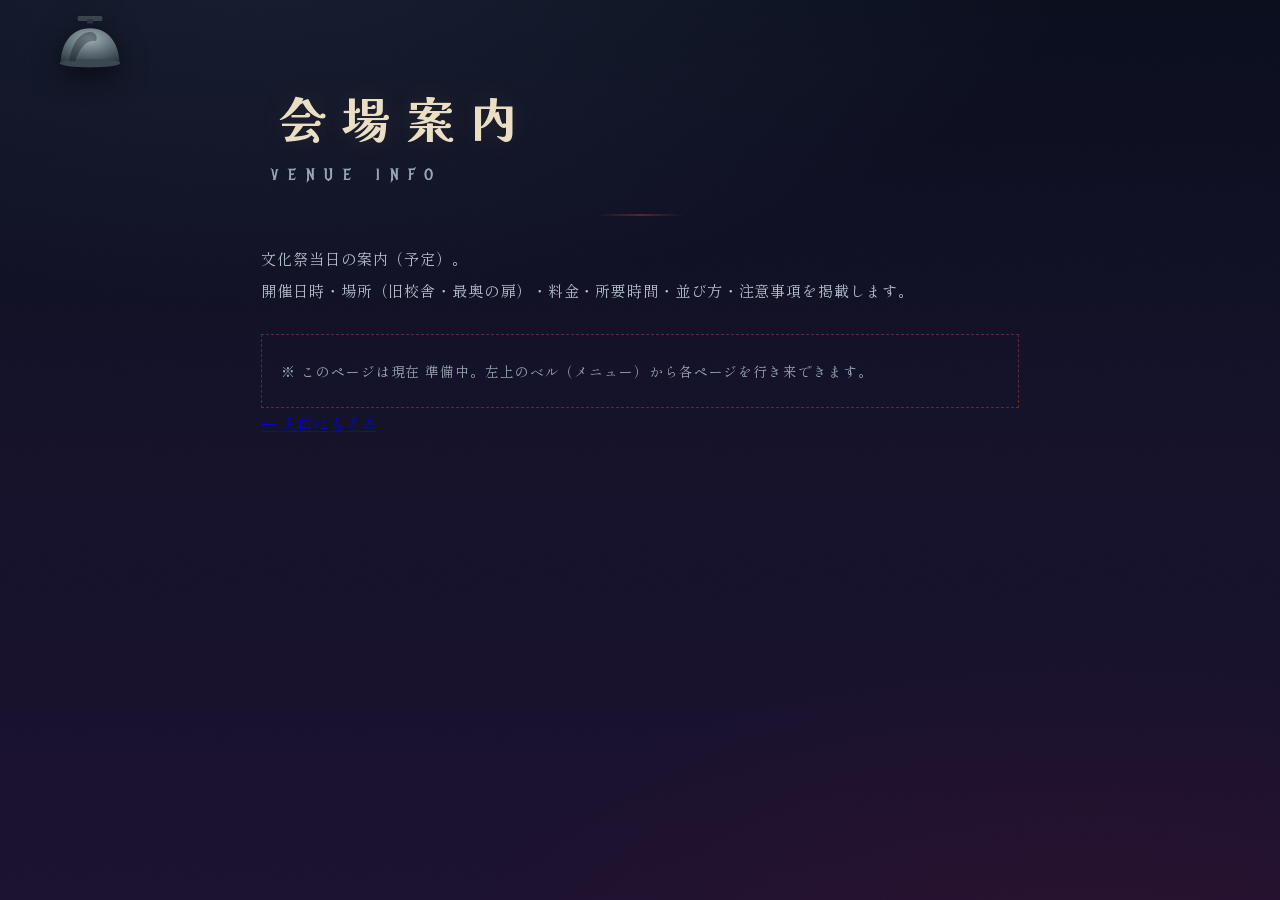
==== venue.html @ e941fbee "全站ナビ（ベルメニュー・血幕遷移）＋P1〜P5 ページ骨格" ====
<!DOCTYPE html>
<html lang="ja">
<head>
<meta charset="UTF-8">
<meta name="viewport" content="width=device-width, initial-scale=1.0">
<title>会場案内｜The Last Bell ― 文化祭出し物</title>
<link rel="preconnect" href="https://fonts.googleapis.com">
<link rel="preconnect" href="https://fonts.gstatic.com" crossorigin>
<link href="https://fonts.googleapis.com/css2?family=DotGothic16&family=Kaisei+Tokumin:wght@700;900&family=Shippori+Mincho:wght@500;600&family=Yuji+Syuku&family=Special+Elite&family=Metal+Mania&family=Rye&family=IM+Fell+English+SC&display=swap" rel="stylesheet">
<link rel="stylesheet" href="src/site.css">
</head>
<body class="site-page">
<div class="wrap">
  <h1>会場案内<span class="en">VENUE INFO</span></h1>
  <div class="rule"></div>
  <div class="prep">
    <p>文化祭当日の案内（予定）。<br>開催日時・場所（旧校舎・最奥の扉）・料金・所要時間・並び方・注意事項を掲載します。</p>
    <p class="ph">※ このページは現在 準備中。左上のベル（メニュー）から各ページを行き来できます。</p>
    <p><a data-nav="index.html" href="index.html">← 入口にもどる</a></p>
  </div>
</div>
<script src="src/site.js"></script>
</body>
</html>
---- src/site.css ----
/* ============================================================
   site.css — 全站共通（ナビメニュー・ページ遷移・簡易ページ枠）
   ・P0(index.html) は src/style.css と併用（重複しないよう #site* 空間）
   ・P1〜P5 は body.site-page としてこのファイルだけで背景を持つ
============================================================ */
*{box-sizing:border-box;margin:0;padding:0}
html,body{height:100%}
body{overflow-x:hidden; background:#07080f}

/* ---------- 簡易ページ（P1〜P5）の夜背景 ---------- */
body.site-page{
  font-family:"Shippori Mincho","Kaisei Tokumin","Yu Gothic",serif;
  color:#e8e2d2;
  background:
    radial-gradient(120% 80% at 20% -10%, rgba(96,128,158,.16), transparent 55%),
    radial-gradient(90% 70% at 85% 115%, rgba(150,20,40,.14), transparent 60%),
    linear-gradient(180deg,#0a0e1d 0%,#141229 45%,#1b1130 100%);
  min-height:100%}
body.site-page::before{content:""; position:fixed; inset:-30px; pointer-events:none;
  background-image:url("data:image/svg+xml;utf8,<svg xmlns='http://www.w3.org/2000/svg' width='140' height='140'><filter id='ns'><feTurbulence type='fractalNoise' baseFrequency='0.9' numOctaves='2' stitchTiles='stitch'/><feColorMatrix type='saturate' values='0'/></filter><rect width='140' height='140' filter='url(%23ns)' opacity='0.5'/></svg>");
  opacity:.04; animation:siteFlick 2.4s steps(4) infinite}
@keyframes siteFlick{0%,100%{opacity:.03}50%{opacity:.06}}
.site-page .wrap{position:relative; max-width:860px; margin:0 auto; padding:9vh 4vw 12vh; z-index:1;
  animation:siteIn .8s ease-out}
@keyframes siteIn{from{opacity:0; transform:translateY(10px)}to{opacity:1; transform:none}}
.site-page h1{font-family:"Kaisei Tokumin",serif; font-weight:900;
  font-size:clamp(1.6rem,4.4vw,3rem); letter-spacing:.34em; text-indent:.34em;
  color:#eadfc4; text-shadow:0 0 30px rgba(255,170,80,.12); line-height:1.5}
.site-page h1 .en{display:block; font-family:"IM Fell English SC","Metal Mania",serif;
  font-size:.34em; letter-spacing:.6em; text-indent:.6em; color:#9aa7b2; font-weight:400;
  text-shadow:none; margin-top:.6em}
.site-page .rule{width:90px; height:2px; margin:3vh auto; opacity:.5;
  background:linear-gradient(90deg,transparent,#b0303e,transparent)}
.site-page .prep{color:#b7c0cc; line-height:2.1; letter-spacing:.06em; font-size:.95rem}
.site-page .prep b{color:#e07070; font-weight:500}
.site-page .prep .ph{margin-top:3vh; border:1px dashed rgba(180,60,70,.5); padding:2.4vh 1.4em;
  color:#9aa6b0; font-size:.85rem}

/* ---------- 左上のベル＝メニューボタン（全ページ） ---------- */
#siteBell{position:fixed; top:14px; left:38px; z-index:240; width:min(9vw,104px);
  cursor:pointer; background:none; border:0; padding:0; color:inherit;
  filter:drop-shadow(0 8px 14px rgba(0,0,0,.6));
  transition:filter .35s ease, transform .2s ease}
#siteBell svg{width:100%; height:auto; display:block}
#siteBell:hover,#siteBell:focus-visible{filter:drop-shadow(0 8px 20px rgba(150,180,255,.6)) brightness(1.25)}
#siteBell:active{transform:scale(.96)}
#siteBell .swing2{transform-box:view-box; transform-origin:110px 14px;
  animation:siteBellDangle 9s ease-in-out infinite}
@keyframes siteBellDangle{0%,100%{transform:rotate(-.7deg)}50%{transform:rotate(.7deg)}}
body.bell-open #siteBell{opacity:0; pointer-events:none; transition:opacity .25s}

/* ---------- メニュー（血幕＋掛け軸のリスト） ---------- */
#siteMenu{position:fixed; inset:0; z-index:250; display:none}
#siteMenu.open{display:block}
#siteMenu .mask{position:absolute; inset:0;
  background:radial-gradient(120% 90% at 50% 40%, rgba(60,6,16,.88), rgba(8,2,6,.96));
  cursor:pointer; animation:maskIn .35s ease}
@keyframes maskIn{from{opacity:0}to{opacity:1}}
#siteMenu nav{position:absolute; left:50%; top:50%; transform:translate(-50%,-50%);
  width:min(86vw,560px); text-align:center}
#siteMenu .m-title{font-family:"Yuji Syuku",serif; font-size:.9rem; letter-spacing:.6em;
  text-indent:.6em; color:#c98; margin-bottom:2.4vh}
#siteMenu a{display:block; text-decoration:none; color:#eee6d2;
  font-family:"Kaisei Tokumin",serif; font-weight:700;
  font-size:clamp(1.05rem,3.4vw,1.5rem); letter-spacing:.34em; text-indent:.34em;
  padding:1.5vh .4em; border-bottom:1px solid rgba(200,120,120,.14);
  transition:color .25s, letter-spacing .25s, background .25s}
#siteMenu a small{display:block; font-family:"Shippori Mincho",serif; font-weight:400;
  font-size:.58em; letter-spacing:.3em; text-indent:.3em; color:#97888e; margin-top:.2em}
#siteMenu a:hover,#siteMenu a.here{color:#ffb3a0; letter-spacing:.5em; text-indent:.5em}
#siteMenu a.here::before{content:"※"; color:#d43a4a; font-size:.7em; margin-right:.4em}
#siteMenu a.here small{color:#c98}
#siteMenu .m-close{position:absolute; top:4vh; right:4vw; color:#8a93a4; font-size:.8rem;
  letter-spacing:.3em; cursor:pointer; font-family:"DotGothic16",monospace}

/* ---------- ページ遷移の幕（左右から合わさる血幕） ---------- */
#trans{position:fixed; inset:0; z-index:300; pointer-events:none; display:flex}
#trans i{flex:1; background:linear-gradient(180deg,#07040a 0%,#2a0712 55%,#4d0a1c 100%);
  transform:scaleY(0); transform-origin:top;
  transition:transform .55s cubic-bezier(.7,0,.3,1)}
#trans i:nth-child(2){transform-origin:bottom; transition-delay:.06s}
#trans i:nth-child(3){background:
  linear-gradient(180deg,#0d0310 0%,#4d0a1c 60%,#1c0308 100%);
  transform-origin:top; transition-delay:.12s}
body.leaving #trans i{transform:scaleY(1)}
#trans b{position:absolute; left:50%; top:50%; transform:translate(-50%,-50%);
  font-family:"Yuji Syuku",serif; letter-spacing:.5em; text-indent:.5em; color:#e8cfc0;
  font-size:1rem; opacity:0; transition:opacity .3s ease .3s}
body.leaving #trans b{opacity:.85}

/* P0 上でこのCSSが被らないように（index 側に同じ名前の #intro 等は無関係） */
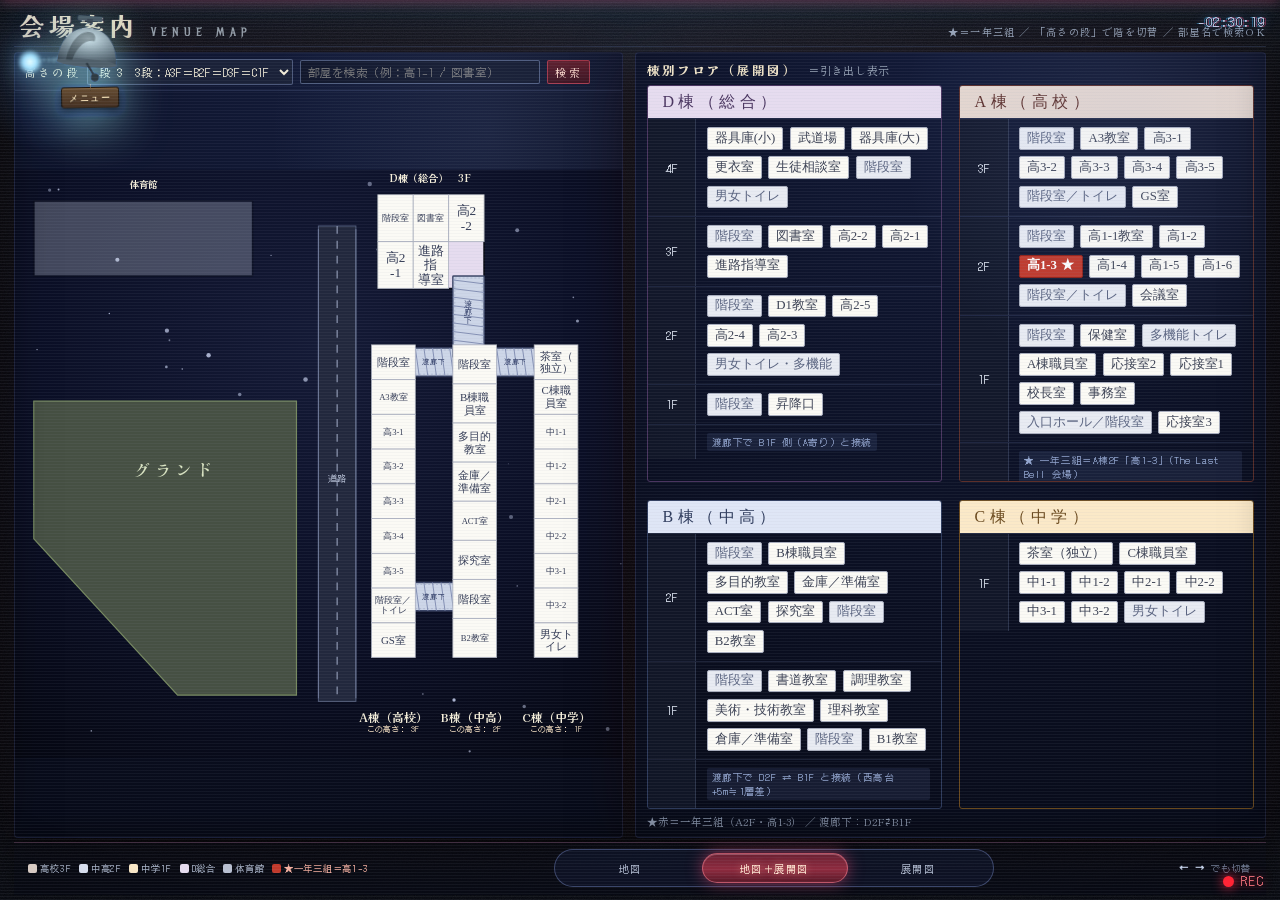
==== commit 7d24ff4f: "会場案内を一元UI化（3モード表示・検索・VHS演出）＋狐火とベル（収納/吸着/鳴動）を全ページに共通実装、P0の狐火をなめらかに" ====
--- a/venue.html
+++ b/venue.html
@@ -4,21 +4,383 @@
 <meta charset="UTF-8">
 <meta name="viewport" content="width=device-width, initial-scale=1.0">
 <title>会場案内｜The Last Bell ― 文化祭出し物</title>
+<!-- 会場案内：上方＝俯視マップ（高さの段で各棟のフロアを表示）＋下方＝棟別展開図 -->
 <link rel="preconnect" href="https://fonts.googleapis.com">
 <link rel="preconnect" href="https://fonts.gstatic.com" crossorigin>
 <link href="https://fonts.googleapis.com/css2?family=DotGothic16&family=Kaisei+Tokumin:wght@700;900&family=Shippori+Mincho:wght@500;600&family=Yuji+Syuku&family=Special+Elite&family=Metal+Mania&family=Rye&family=IM+Fell+English+SC&display=swap" rel="stylesheet">
 <link rel="stylesheet" href="src/site.css">
+<style>
+  #planCard{position:relative; margin:0 auto; width:min(97%,1200px);
+    background:radial-gradient(130% 130% at 50% 0%, #10162e 0%, #0a0d1e 62%, #070a16 100%);
+    border:1px solid rgba(30,20,45,.0); border-radius:2px;
+    box-shadow:0 10px 34px rgba(0,0,0,.5); overflow:hidden}
+  #planBar{display:flex; align-items:center; gap:.8em; flex-wrap:wrap; padding:.65em 1em;
+    border-bottom:1px solid rgba(150,170,220,.16)}
+  #planBar label{font-family:"Kaisei Tokumin",serif; font-size:.85rem; letter-spacing:.18em; color:#e9dcc0}
+  #planFloor{font-family:"DotGothic16",monospace; font-size:.8rem; color:#f2ecd8; max-width:100%;
+    background:#1a2138; border:1px solid rgba(150,170,220,.4); border-radius:2px; padding:.28em .7em}
+  #planSearch{font-family:"DotGothic16",monospace; font-size:.82rem; color:#f2ecd8;
+    background:#10162a; border:1px solid rgba(150,170,220,.45); border-radius:2px; padding:.3em .7em;
+    min-width:min(240px,58vw)}
+  #planSearchBtn{font-family:"Kaisei Tokumin",serif; font-size:.85rem; letter-spacing:.14em;
+    color:#ffd9c9; background:linear-gradient(180deg,#5c1824,#3a0f1a);
+    border:1px solid rgba(224,70,90,.6); border-radius:2px; padding:.3em .9em; cursor:pointer}
+  #planSearchBtn:hover{filter:brightness(1.2)}
+  #searchMsg{font-family:"DotGothic16",monospace; font-size:.7rem; color:#ffd9a0; letter-spacing:.06em}
+  #searchPick{font-family:"DotGothic16",monospace; font-size:.82rem; color:#f2ecd8; max-width:100%;
+    background:#1a2138; border:1px solid rgba(255,205,120,.5); border-radius:2px; padding:.3em .6em;
+    outline:2px solid rgba(255,205,120,.25)}
+  #planHint{font-family:"DotGothic16",monospace; font-size:.6rem; letter-spacing:.16em; color:#8b97ad; margin-left:auto}
+  #planSvgWrap{width:100%; overflow:auto}
+  #planSvg{display:block; width:100%; height:auto}
+  #planSvg text{pointer-events:none}
+  #planSvg .room{cursor:pointer}
+  #planSvg .room:hover{filter:brightness(1.15)}
+  #planSvg .room.sel{stroke:#ffd9a0 !important; stroke-width:2.2px}
+  #planSvg .room.hit{stroke:#ffd23e !important; stroke-width:3.2px;
+    filter:drop-shadow(0 0 5px rgba(255,210,80,.95)) brightness(1.12);
+    animation:hitPulse .7s ease-in-out 3}
+  @keyframes hitPulse{50%{filter:drop-shadow(0 0 9px #ffd23e) brightness(1.3)}}
+  .exRoom.hit{outline:2px solid #ffd23e; box-shadow:0 0 7px rgba(255,210,80,.9); transform:scale(1.04)}
+  #planLeg{margin:.8vh auto 0; width:min(97%,1200px); display:flex; gap:1.1em; flex-wrap:wrap;
+    font-family:"DotGothic16",monospace; font-size:.6rem; letter-spacing:.1em; color:#b6bfd0;
+    text-shadow:0 1px 8px rgba(0,0,0,.9)}
+  /* カードと背景の間に置くなめらかな明暗の橋（両端はカード地色から透明へ） */
+  .vFade{width:min(97%,1200px); margin:0 auto; height:46px; pointer-events:none}
+  .vFade.out{background:linear-gradient(180deg, #070a16 0%, rgba(7,10,22,0) 100%)}
+  .vFade.in{background:linear-gradient(180deg, rgba(7,10,22,0) 0%, #10162e 100%)}
+  #planLeg i{display:inline-block; width:11px; height:11px; margin-right:.3em; vertical-align:-1px}
+  /* 展開図 */
+  #exCard{position:relative; margin:0 auto; width:min(97%,1200px);
+    background:radial-gradient(130% 130% at 50% 0%, #10162e 0%, #0a0d1e 62%, #070a16 100%);
+    border:1px solid rgba(30,20,45,.0); border-radius:2px;
+    box-shadow:0 10px 34px rgba(0,0,0,.5); padding:1em 1.2em 1.1em;
+    overflow:hidden}
+  .exHead{font-family:"Kaisei Tokumin",serif; font-weight:900; font-size:1.05rem;
+    letter-spacing:.24em; color:#efe3c8}
+  .exHead span{font-family:"Shippori Mincho",serif; font-weight:400; font-size:.7rem;
+    letter-spacing:.06em; color:#9aa6b8; margin-left:1em}
+  #exPanel{display:grid; gap:1.1em; margin-top:.9em}
+  .exBldg{border:1px solid rgba(150,170,220,.25); border-radius:3px; overflow:hidden}
+  .exBldg .exName{font-family:"Yuji Syuku",serif; font-size:1rem; letter-spacing:.28em;
+    padding:.35em .9em; color:#1a1f30}
+  .exFloor{display:flex; border-top:1px solid rgba(150,170,220,.14)}
+  .exFloor .fl{flex:0 0 4.2em; display:flex; align-items:center; justify-content:center;
+    font-family:"DotGothic16",monospace; font-size:.72rem; color:#dfe6f2;
+    background:rgba(20,26,44,.7); border-right:1px solid rgba(150,170,220,.2)}
+  .exFloor .rooms{flex:1; display:flex; flex-wrap:wrap; gap:.4em; padding:.5em .65em; align-items:center}
+  .exRoom{font-family:"Yuji Syuku",serif; font-size:.8rem; line-height:1.35;
+    background:#fbfaf5; color:#3c4254; border:1px solid #a8adbd; border-radius:2px;
+    padding:.14em .55em; white-space:nowrap}
+  .exRoom.wc,.exRoom.st{background:#e8ebf2; color:#5a6480}
+  .exRoom.star{background:#c0392b; color:#fff; border-color:#8e2118; font-weight:bold}
+  .exRoom.star::after{content:"★"; margin-left:.35em}
+  .exCorr{font-family:"DotGothic16",monospace; font-size:.6rem; letter-spacing:.06em;
+    color:#93a6cf; background:rgba(120,140,200,.13); padding:.22em .5em; border-radius:2px}
+  .exNote{font-family:"Shippori Mincho",serif; font-size:.72rem; color:#8b97ad; margin-top:.9em}
+  /* ===== 会場案内の背景：VHSテープ映像風（均一な暗色地＋ノイズ＋走査線） ===== */
+  body.venue-page{
+    background:
+      radial-gradient(120% 80% at 50% 6%, rgba(88,108,150,.20), rgba(5,7,12,0) 58%),
+      linear-gradient(180deg,#04060b 0%,#0a0d18 46%,#070910 100%)}
+  .scene{position:relative; min-height:100%}
+  /* 映像の粒ノイズ（文書と同じ高さに敷いてスクロールでも継ぎ目なし） */
+  .scene .vhsnoise{position:absolute; inset:0; z-index:0; pointer-events:none; display:block;
+    background-image:url("data:image/svg+xml;utf8,<svg xmlns='http://www.w3.org/2000/svg' width='180' height='180'><filter id='ns'><feTurbulence type='fractalNoise' baseFrequency='0.9' numOctaves='3' stitchTiles='stitch'/><feColorMatrix type='saturate' values='0'/></filter><rect width='180' height='180' filter='url(%23ns)' opacity='0.7'/></svg>");
+    opacity:.12; animation:noiseFlick 3.6s steps(4) infinite}
+  @keyframes noiseFlick{0%,100%{opacity:.10}25%{opacity:.16}50%{opacity:.07}75%{opacity:.13}}
+  .scene .wrap{position:relative; z-index:1}
+  /* 走査線＋周辺減光（映像画面として全画面に固定） */
+  body.venue-page::after{content:""; position:fixed; inset:0; z-index:9998; pointer-events:none;
+    background:
+      repeating-linear-gradient(0deg, rgba(220,230,255,.055) 0 1px, transparent 1px 3px),
+      radial-gradient(115% 100% at 50% 44%, transparent 62%, rgba(0,0,0,.46) 100%);
+    mix-blend-mode:normal}
+  /* たびたび画面を横切るトラッキング帯（2本・ずれて走る） */
+  .vhsbar{position:fixed; left:0; right:0; top:-6px; height:5px; z-index:9999; pointer-events:none;
+    background:linear-gradient(90deg, transparent 3%, rgba(255,50,110,.85) 26%, rgba(80,255,190,.7) 50%, rgba(80,190,255,.85) 74%, transparent 97%);
+    box-shadow:0 0 14px rgba(255,70,120,.5), 0 2px 22px rgba(120,220,255,.35);
+    filter:blur(.4px); animation:vhsRoll 7.5s linear infinite}
+  .vhsbar.b2{height:2px; background:linear-gradient(90deg, transparent 12%, rgba(140,255,220,.5) 44%, rgba(255,90,140,.55) 60%, transparent 88%);
+    animation:vhsRoll 7.5s linear infinite; animation-delay:.5s}
+  @keyframes vhsRoll{0%{transform:translateY(-2vh); opacity:0}
+    62%{transform:translateY(6vh); opacity:0}
+    65%{opacity:.85} 70%{transform:translateY(52vh); opacity:.35}
+    75%{opacity:.8} 80%{transform:translateY(112vh); opacity:.6}
+    84%{transform:translateY(128vh); opacity:.15}
+    90%,100%{transform:translateY(132vh); opacity:0}}
+  /* REC表示（録画中） */
+  .recTag{position:fixed; right:14px; bottom:10px; z-index:9999; pointer-events:none;
+    font-family:"DotGothic16",monospace; font-size:.78rem; letter-spacing:.2em; color:rgba(255,120,130,.9);
+    display:flex; align-items:center; gap:.5em; text-shadow:0 0 10px rgba(255,40,60,.7)}
+  .recTag i{width:11px; height:11px; border-radius:50%; background:#ff2536;
+    box-shadow:0 0 12px rgba(255,40,70,1); animation:recBlink 1.1s steps(2) infinite}
+  @keyframes recBlink{0%,55%{opacity:1}56%,100%{opacity:.1}}
+  /* 録画タイムコード（右上・ちらつきながら減っていく） */
+  .timecode{position:fixed; top:12px; right:14px; z-index:9998; pointer-events:none;
+    font-family:"DotGothic16",monospace; font-size:.8rem; letter-spacing:.12em;
+    color:rgba(214,228,255,.85); text-shadow:0 0 8px rgba(120,180,255,.7), 2px 0 0 rgba(255,60,110,.4), -2px 0 0 rgba(60,190,255,.4);
+    animation:tcFlick 5s steps(1) infinite}
+  @keyframes tcFlick{0%,86%,92%,100%{opacity:1}88%{opacity:.35}90%{opacity:.8}}
+
+  /* ===== アニメーション（強調版） ===== */
+  .site-page h1{animation:titleBreath 6s ease-in-out infinite, titleJit 7.5s ease-in-out infinite}
+  @keyframes titleBreath{0%,100%{text-shadow:2px 0 0 rgba(255,60,110,.16), -2px 0 0 rgba(70,190,255,.15), 0 0 22px rgba(255,150,60,.20)}
+    50%{text-shadow:2px 0 0 rgba(255,60,110,.28), -2px 0 0 rgba(70,190,255,.26), 0 0 82px rgba(255,185,95,.55)}}
+  @keyframes titleJit{0%,88%,100%{transform:none; opacity:1}
+    90%{transform:translateX(-1px) skewX(-.6deg); opacity:.92}
+    92%{transform:translateX(1.5px) skewX(.4deg)}
+    94%{transform:none; opacity:1}}
+  .site-page .rule{animation:ruleGlow 3.6s ease-in-out infinite}
+  @keyframes ruleGlow{0%,100%{opacity:.45; box-shadow:0 0 4px rgba(190,60,70,.25)}
+    50%{opacity:1; box-shadow:0 0 16px rgba(226,80,90,.6)}}
+  #planCard{animation:cardUp .95s cubic-bezier(.2,.7,.2,1) .05s both,
+    cardGlow 3.4s ease-in-out .9s infinite}
+  #exCard{animation:cardUp .95s cubic-bezier(.2,.7,.2,1) .25s both,
+    cardGlow 3.4s ease-in-out 1.15s infinite}
+  #planLeg{animation:cardUp .95s ease .45s both}
+  @keyframes cardUp{from{opacity:0; transform:translateY(30px)}to{opacity:1; transform:none}}
+  @keyframes cardGlow{0%,100%{box-shadow:0 26px 90px rgba(0,0,0,.78), 0 0 70px rgba(226,40,70,.05)}
+    50%{box-shadow:0 30px 110px rgba(0,0,0,.86), 0 0 100px rgba(226,40,70,.12)}}
+  .exBldg{animation:exIn .85s ease backwards}
+  .exBldg:nth-child(1){animation-delay:.42s}
+  .exBldg:nth-child(2){animation-delay:.55s}
+  .exBldg:nth-child(3){animation-delay:.68s}
+  .exBldg:nth-child(4){animation-delay:.81s}
+  @keyframes exIn{from{opacity:0; transform:translateY(18px); filter:blur(4px)}
+    to{opacity:1; transform:none; filter:none}}
+  /* 地図：読込時は明るく走る・段の切替はフラッシュ */
+  #planSvg{animation:svgIn .8s ease-out both}
+  @keyframes svgIn{from{opacity:0; filter:brightness(2)}to{opacity:1; filter:none}}
+  #planSvgWrap.fx #planSvg{animation:mapFlash .38s ease-out}
+  @keyframes mapFlash{0%{filter:brightness(1.9) drop-shadow(0 0 14px rgba(190,225,255,.85)); opacity:.9}
+    100%{filter:none; opacity:1}}
+  #planSvg rect.star{animation:starGlow 2.2s ease-in-out infinite}
+  @keyframes starGlow{0%,100%{filter:brightness(1) drop-shadow(0 0 3px rgba(255,90,70,.5))}
+    50%{filter:brightness(1.65) drop-shadow(0 0 17px rgba(255,132,96,1))}}
+  #planSvg .corr{animation:corrLight 3s ease-in-out infinite}
+  @keyframes corrLight{0%,100%{opacity:.5}50%{opacity:1}}
+  #planSvg .room{transition:filter .15s ease}
+  .exRoom{transition:transform .18s ease, box-shadow .18s ease}
+  .exRoom:hover{transform:translateY(-2px) scale(1.03); box-shadow:0 4px 14px rgba(0,0,0,.5)}
+  /* カード内：走る光＋ごく淡い走査線（映像の枠らしく） */
+  #planCard::before,#exCard::before{content:""; position:absolute; inset:0; pointer-events:none;
+    background:radial-gradient(60% 55% at 78% 10%, rgba(150,172,235,.10), transparent 60%);
+    animation:cardSheen 8s ease-in-out infinite alternate}
+  @keyframes cardSheen{0%{opacity:.4; transform:translateY(1.5%)}100%{opacity:1; transform:translateY(-2%)}}
+  #planCard::after,#exCard::after{content:""; position:absolute; inset:0; z-index:2; pointer-events:none;
+    background:repeating-linear-gradient(0deg, rgba(0,0,0,.06) 0 1px, transparent 1px 3px);
+    opacity:.35}
+
+  /* 地図エリア：オーバーレイなし（霧は地図に被せない） */
+  #planSvgWrap{position:relative; overflow:hidden}
+
+  /* ===== ビュー切替（地図 / 展開図） ===== */
+  #viewTabs{position:sticky; top:0; z-index:60; display:flex; gap:.7em; justify-content:center;
+    padding:.75em 0; width:min(97%,1200px); margin:1.2vh auto 0;
+    background:linear-gradient(180deg, rgba(4,6,12,.94) 0%, rgba(4,6,12,.72) 62%, rgba(4,6,12,0) 100%)}
+  #viewTabs .tab{font-family:"Kaisei Tokumin",serif; font-weight:700; font-size:.92rem;
+    letter-spacing:.2em; text-indent:.2em; color:#c9d2e2;
+    background:rgba(24,30,54,.9); border:1px solid rgba(130,150,215,.45); border-radius:3px;
+    padding:.48em 1.6em; cursor:pointer; white-space:nowrap;
+    box-shadow:0 3px 12px rgba(0,0,0,.45);
+    transition:color .2s, background .2s, border-color .2s, transform .15s}
+  #viewTabs .tab:hover{color:#fff; border-color:rgba(255,170,120,.75); transform:translateY(-1px)}
+  #viewTabs .tab.on{color:#1c1522; border-color:#f0dfae;
+    background:linear-gradient(180deg,#f0dfb6,#cfb184)}
+  .view{animation:viewIn .38s ease-out both}
+  .view[hidden]{display:none}
+  @keyframes viewIn{from{opacity:0; transform:translateY(12px)}to{opacity:1; transform:none}}
+  /* 展開図は広い画面では2列に並べ縦を短く */
+  #exPanel{grid-template-columns:1fr}
+  @media (min-width:820px){ #exPanel{grid-template-columns:repeat(2, minmax(0, 1fr))} }
+
+  /* ============ 一画面レイアウト：地図/並列/展開図 の3モード ============ */
+  body.venue-page{overflow:hidden; height:100vh}
+  body.venue-page .wrap{width:100vw; max-width:none; height:100vh; margin:0;
+    padding:.6vh 1.1vw .6vh; display:flex; flex-direction:column; z-index:1}
+  body.venue-page .vHead{flex:0 0 auto; display:flex; align-items:baseline; gap:1.4em;
+    flex-wrap:wrap; padding:.35vh 0 .45vh;
+    border-bottom:1px solid rgba(120,150,220,.22); margin-bottom:.6vh}
+  .site-page.venue-page h1{font-size:clamp(1rem,2.2vw,1.55rem); letter-spacing:.2em;
+    text-indent:.2em; margin:0; line-height:1.35; text-shadow:1px 0 0 rgba(255,60,110,.14), -1px 0 0 rgba(70,190,255,.13)}
+  .site-page.venue-page h1 .en{display:inline; font-size:.5em; letter-spacing:.4em;
+    margin-left:1em; color:#9aa7b2}
+  .site-page.venue-page .prep{font-size:.64rem; letter-spacing:.12em; color:#9fb0c6;
+    line-height:1.6; margin:0 0 0 auto; text-align:right; white-space:nowrap}
+  body.venue-page .rule{display:none}
+  body.venue-page .vFade, body.venue-page #viewTabs{display:none}
+
+  #frame{flex:1 1 auto; min-height:0; position:relative; display:flex}
+  #stage{flex:1; min-width:0; display:flex; gap:12px; min-height:0}
+  body.venue-page #planCard, body.venue-page #exCard{
+    width:auto; margin:0; flex:1 1 0; min-width:0; min-height:0;
+    display:flex; flex-direction:column; position:relative; overflow:hidden;
+    background:radial-gradient(140% 130% at 50% 0%, #121a38 0%, #0a0e20 58%, #060914 100%);
+    border:1px solid rgba(140,150,220,.16); border-radius:4px;
+    box-shadow:0 16px 60px rgba(0,0,0,.55), 0 0 90px rgba(226,40,70,.06)}
+  body[data-mode="0"] #exCard{display:none}
+  body[data-mode="2"] #planCard{display:none}
+
+  body.venue-page #planBar{padding:.42em .7em; gap:.55em; font-size:.8em}
+  body.venue-page #planBar label{font-size:.72rem}
+  body.venue-page #planSearchBtn, body.venue-page #planSearch, body.venue-page #planFloor{font-size:.72rem; padding:.26em .6em}
+  body.venue-page #planHint{display:none}
+  #planSvgWrap{flex:1 1 auto; min-height:0; display:flex; position:relative; overflow:hidden}
+  body.venue-page #planSvg{width:100%; height:100%; max-width:none; max-height:none; margin:0}
+  body.venue-page #exCard{padding:.45em .7em}
+  body.venue-page #exCard .exHead{font-size:.78rem}
+  body.venue-page #exPanel{flex:1; min-height:0; overflow:auto; margin-top:.4em}
+  body.venue-page .exNote{margin-top:.5em; font-size:.66rem}
+
+  /* 中央から開くワイプ（入場・モード切替） */
+  #wipe{position:absolute; inset:0; z-index:90; pointer-events:none}
+  #wipe i{position:absolute; top:0; bottom:0; width:50.6%; transition:transform .34s cubic-bezier(.7,0,.25,1)}
+  #wipe .wL{left:0; transform:translateX(0)}
+  #wipe .wR{right:0; transform:translateX(0)}
+  body.venue-page.arrived #wipe .wL{transform:translateX(-103%)}
+  body.venue-page.arrived #wipe .wR{transform:translateX(103%)}
+  #wipe i{background:linear-gradient(180deg,#03040b 0%,#0d1124 55%,#070a16 100%);
+    box-shadow:0 0 46px rgba(0,0,0,.75)}
+  /* cover中は中央に閉じる */
+
+  /* 下部スライダー（3停止・VHSテープ風のツマミ） */
+  #modeBar{flex:0 0 auto; position:relative; z-index:130; display:flex; align-items:center;
+    gap:1.1em; padding:.4em .9em .45em; margin-top:.5vh;
+    background:linear-gradient(180deg, rgba(7,9,18,.4), rgba(8,10,20,.94));
+    border-top:1px solid rgba(150,90,120,.35);
+    box-shadow:0 -8px 30px rgba(0,0,0,.4)}
+  .miniLeg{display:flex; gap:.8em; flex-wrap:nowrap; margin-right:auto; overflow:hidden;
+    font-family:"DotGothic16",monospace; font-size:.58rem; letter-spacing:.08em; color:#a9b4c8}
+  .miniLeg span{display:flex; align-items:center; gap:.32em; white-space:nowrap}
+  .miniLeg i{display:inline-block; width:9px; height:9px; border-radius:2px}
+  .miniLeg .st{color:#f5b0a0}
+  .rail{position:relative; flex:0 0 auto; display:flex; align-items:center; width:min(440px,36vw); height:38px;
+    background:rgba(16,21,40,.8); border:1px solid rgba(130,150,215,.4); border-radius:20px; padding:3px}
+  .rail::before{content:""; position:absolute; top:3px; bottom:3px; left:3px; width:calc((100% - 6px)/3);
+    border-radius:17px;
+    background:linear-gradient(180deg,#6b2133,#8e2b3f 55%,#5a1828);
+    border:1px solid rgba(255,130,150,.55);
+    box-shadow:0 0 16px rgba(255,80,120,.5), inset 0 1px 0 rgba(255,200,210,.25);
+    transition:left .5s cubic-bezier(.65,0,.3,1)}
+  body[data-mode="0"] .rail::before{left:3px}
+  body[data-mode="1"] .rail::before{left:calc(3px + (100% - 6px)/3)}
+  body[data-mode="2"] .rail::before{left:calc(3px + 2*(100% - 6px)/3)}
+  .rail button{flex:1; position:relative; z-index:1; background:none; border:0; cursor:pointer;
+    font-family:"DotGothic16",monospace; font-size:.64rem; letter-spacing:.14em;
+    color:#aeb8cc; padding:.1em 0 .15em; transition:color .25s}
+  .rail button.on{color:#ffe6d2; text-shadow:0 0 8px rgba(255,170,150,.6)}
+  .mHint{margin-left:auto; font-family:"DotGothic16",monospace; font-size:.58rem;
+    letter-spacing:.12em; color:#76839c; white-space:nowrap}
+  .mHint b{color:#c9d6ee; letter-spacing:.1em}
+  @media (prefers-reduced-motion:reduce){
+    *{animation:none !important; transition:none !important}}
+  @media (pointer:coarse){ #planHint{display:none} }
+</style>
 </head>
-<body class="site-page">
-<div class="wrap">
-  <h1>会場案内<span class="en">VENUE INFO</span></h1>
-  <div class="rule"></div>
-  <div class="prep">
-    <p>文化祭当日の案内（予定）。<br>開催日時・場所（旧校舎・最奥の扉）・料金・所要時間・並び方・注意事項を掲載します。</p>
-    <p class="ph">※ このページは現在 準備中。左上のベル（メニュー）から各ページを行き来できます。</p>
-    <p><a data-nav="index.html" href="index.html">← 入口にもどる</a></p>
+<body class="site-page venue-page" data-mode="1">
+<div class="vhsbar" aria-hidden="true"></div>
+<div class="vhsbar b2" aria-hidden="true"></div>
+<div class="recTag" aria-hidden="true"><i></i>REC</div>
+<div class="timecode" id="timecode" aria-hidden="true">-02:31:07</div>
+<div class="scene">
+  <i class="vhsnoise" aria-hidden="true"></i>
+  <div class="wrap">
+  <header class="vHead">
+    <h1>会場案内<span class="en">VENUE MAP</span></h1>
+    <p class="prep">★＝一年三組 ／ 「高さの段」で階を切替 ／ 部屋名で検索OK</p>
+  </header>
+
+  <div id="frame">
+    <div id="stage">
+      <section id="planCard" class="pane" aria-label="俯視マップ">
+        <div id="planBar">
+          <label for="planFloor">高さの段</label>
+          <select id="planFloor"></select>
+          <input id="planSearch" type="search" placeholder="部屋を検索（例：高1-1 / 図書室）">
+          <button id="planSearchBtn" type="button">検索</button>
+          <select id="searchPick" style="display:none"></select>
+          <span id="searchMsg"></span>
+        </div>
+        <div id="planSvgWrap">
+          <svg id="planSvg" xmlns="http://www.w3.org/2000/svg" viewBox="0 0 1000 900" preserveAspectRatio="xMidYMid meet"></svg>
+        </div>
+      </section>
+      <section id="exCard" class="pane" aria-label="展開図">
+        <div class="exHead">棟別フロア（展開図）<span>＝引き出し表示</span></div>
+        <div id="exPanel"></div>
+        <p class="exNote">★赤＝一年三組（A2F・高1-3） ／ 渡廊下：D2F⇄B1F</p>
+      </section>
+    </div>
+    <div id="wipe" aria-hidden="true"><i class="wL"></i><i class="wR"></i></div>
+  </div>
+
+  <div id="modeBar">
+    <div class="miniLeg">
+      <span><i style="background:#e5d7cf"></i>高校3F</span>
+      <span><i style="background:#dfe6f6"></i>中高2F</span>
+      <span><i style="background:#fbe9c8"></i>中学1F</span>
+      <span><i style="background:#e6dcef"></i>D総合</span>
+      <span><i style="background:#b8bfd0"></i>体育館</span>
+      <span class="st"><i style="background:#c0392b"></i>★一年三組＝高1-3</span>
+    </div>
+    <div class="rail" id="modeRail">
+      <button type="button" data-m="0">地図</button>
+      <button type="button" data-m="1" class="on">地図＋展開図</button>
+      <button type="button" data-m="2">展開図</button>
+    </div>
+    <div class="mHint"><b>← →</b> でも切替</div>
   </div>
 </div>
+</div>
+<script src="src/venue.js"></script>
+<script>
+/* 録画タイムコード：1秒ずつ巻き戻る（VHSの画面隅の時刻表示） */
+(function () {
+  var tc = document.getElementById("timecode");
+  if (!tc) return;
+  var mm = 2, ss = 31, ff = 0;
+  setInterval(function () {
+    ff = Math.floor(Math.random() * 30);
+    tc.textContent = "-" + String(mm).padStart(2, "0") + ":" + String(ss).padStart(2, "0") + ":" + String(ff).padStart(2, "0");
+    ss -= 1;
+    if (ss < 0) { ss = 59; mm -= 1; if (mm < 0) mm = 59; }
+  }, 900);
+})();
+/* 3モード切替：0=地図のみ 1=地図＋展開図 2=展開図のみ（中央ワイプで切替） */
+(function () {
+  var btns = Array.prototype.slice.call(document.querySelectorAll("#modeRail button"));
+  var body = document.body;
+  var busy = false;
+  function setMode(m) {
+    body.setAttribute("data-mode", String(m));
+    btns.forEach(function (b) { b.classList.toggle("on", parseInt(b.getAttribute("data-m"), 10) === m); });
+  }
+  function flip(m) {
+    if (busy) return;
+    busy = true;
+    body.classList.remove("arrived");          /* ワイプが中央で閉じる */
+    setTimeout(function () {
+      setMode(m);
+      body.classList.add("arrived");           /* 中央から開く */
+      busy = false;
+    }, 350);
+  }
+  btns.forEach(function (b) {
+    b.addEventListener("click", function () { flip(parseInt(b.getAttribute("data-m"), 10)); });
+  });
+  document.addEventListener("keydown", function (e) {
+    var tag = (e.target && e.target.tagName) || "";
+    if (/INPUT|SELECT|TEXTAREA/.test(tag)) return;
+    var cur = parseInt(body.getAttribute("data-mode") || "1", 10);
+    if (e.key === "ArrowLeft") { e.preventDefault(); flip(cur === 0 ? 2 : cur - 1); }
+    else if (e.key === "ArrowRight") { e.preventDefault(); flip(cur === 2 ? 0 : cur + 1); }
+  });
+  /* 入場：初期は中央の幕、すこし待って左右へ開く */
+  setTimeout(function () { body.classList.add("arrived"); }, 260);
+  window.__mode = { flip: flip, cur: function () { return parseInt(body.getAttribute("data-mode") || "1", 10); } };
+})();
+</script>
 <script src="src/site.js"></script>
 </body>
-</html>
+</html>
--- a/src/site.css
+++ b/src/site.css
@@ -18,8 +18,7 @@
   min-height:100%}
 body.site-page::before{content:""; position:fixed; inset:-30px; pointer-events:none;
   background-image:url("data:image/svg+xml;utf8,<svg xmlns='http://www.w3.org/2000/svg' width='140' height='140'><filter id='ns'><feTurbulence type='fractalNoise' baseFrequency='0.9' numOctaves='2' stitchTiles='stitch'/><feColorMatrix type='saturate' values='0'/></filter><rect width='140' height='140' filter='url(%23ns)' opacity='0.5'/></svg>");
-  opacity:.04; animation:siteFlick 2.4s steps(4) infinite}
-@keyframes siteFlick{0%,100%{opacity:.03}50%{opacity:.06}}
+  opacity:.035}
 .site-page .wrap{position:relative; max-width:860px; margin:0 auto; padding:9vh 4vw 12vh; z-index:1;
   animation:siteIn .8s ease-out}
 @keyframes siteIn{from{opacity:0; transform:translateY(10px)}to{opacity:1; transform:none}}
@@ -75,17 +74,90 @@
 
 /* ---------- ページ遷移の幕（左右から合わさる血幕） ---------- */
 #trans{position:fixed; inset:0; z-index:300; pointer-events:none; display:flex}
-#trans i{flex:1; background:linear-gradient(180deg,#07040a 0%,#2a0712 55%,#4d0a1c 100%);
+#trans i{flex:1; will-change:transform;
+  background:linear-gradient(180deg,#0b0308 0%,#2c0712 46%,#4d0a1c 100%);
   transform:scaleY(0); transform-origin:top;
-  transition:transform .55s cubic-bezier(.7,0,.3,1)}
+  transition:transform .6s cubic-bezier(.7,0,.3,1)}
 #trans i:nth-child(2){transform-origin:bottom; transition-delay:.06s}
-#trans i:nth-child(3){background:
-  linear-gradient(180deg,#0d0310 0%,#4d0a1c 60%,#1c0308 100%);
-  transform-origin:top; transition-delay:.12s}
+#trans i:nth-child(3){transform-origin:top; transition-delay:.12s}
 body.leaving #trans i{transform:scaleY(1)}
+/* 入場：新ページも幕が閉じた状態から始め、その後ゆっくり開く（チラつき防止） */
+body.tenter #trans i{transform:scaleY(1); transition:none}
+body.tenter.arrive #trans i{transform:scaleY(0); transition:transform .6s cubic-bezier(.7,0,.3,1)}
+body.tenter.arrive #trans i:nth-child(2){transition-delay:.08s}
+body.tenter.arrive #trans i:nth-child(3){transition-delay:.16s}
 #trans b{position:absolute; left:50%; top:50%; transform:translate(-50%,-50%);
-  font-family:"Yuji Syuku",serif; letter-spacing:.5em; text-indent:.5em; color:#e8cfc0;
-  font-size:1rem; opacity:0; transition:opacity .3s ease .3s}
+  font-family:"Yuji Syuku",serif; white-space:nowrap;
+  letter-spacing:.38em; text-indent:.38em; color:#e8cfc0;
+  font-size:clamp(.62rem,2.4vw,.92rem); opacity:0; transition:opacity .3s ease .3s}
 body.leaving #trans b{opacity:.85}
 
 /* P0 上でこのCSSが被らないように（index 側に同じ名前の #intro 等は無関係） */
+
+/* ---------- ベル＝メニュー の小さな木札（初見の案内・初めて開くまで） ---------- */
+.bellFig .bellTag, #siteBell .bellTag{
+  position:absolute; left:50%; top:100%; z-index:2;
+  transform:translateX(-50%) rotate(-1deg); margin-top:2px;
+  white-space:nowrap; line-height:1; user-select:none; cursor:pointer;
+  font-family:"Kaisei Tokumin",serif; font-weight:500;
+  font-size:.56rem; letter-spacing:.18em; text-indent:.18em; color:#e9d9b4;
+  background:linear-gradient(180deg,#4d3a26,#34251a);
+  border:1px solid rgba(0,0,0,.6); border-radius:3px;
+  padding:.34em .78em .42em;
+  box-shadow:inset 0 1px 0 rgba(255,214,150,.12), 0 3px 9px rgba(0,0,0,.55);
+  text-shadow:0 1px 2px rgba(0,0,0,.7);
+  transform-origin:50% -9px;   /* 紐の先を支点に小札らしく振れる */
+  opacity:1; transition:opacity .5s ease;
+  animation:bellTagIn .7s ease backwards}
+.bellTag::before{content:""; display:block; width:1px; height:7px; margin:-7px auto 3px;
+  background:linear-gradient(180deg,rgba(210,185,150,.4),#3c2e1e)}
+@keyframes bellTagIn{
+  from{opacity:0; transform:translateX(-50%) translateY(-5px)}
+  to{opacity:1; transform:translateX(-50%) rotate(-1deg)}}
+/* 入口(P0)は開幕が終わる頃に、他のページは幕が開いてから出す */
+body:not(.site-page) .bellTag{animation-delay:4.3s}
+body.site-page .bellTag{animation-delay:1.05s}
+@media (pointer:coarse){
+  body:not(.site-page) .bellTag{animation-delay:3s}}
+/* 一度メニューを開いたら二度と出さない（#siteBell はID付きなので下位の隠し規則より強く指定） */
+body.hint-off .bellFig .bellTag, body.hint-off #siteBell .bellTag{opacity:0; pointer-events:none; animation:none}
+
+/* ============================================================
+   site.css 追補：サブページ(P1〜P5・会場案内)共通の狐火＋左ベル伸縮
+   P0(index.html) は body.site-page を持たず style.css 側で独自実装。
+   ・#siteBell は普段は上に収納。蒼い狐火（カーソル）が近づくと
+     ベルが降りてきて、狐火が吸い寄せられる。離れると再び収納。
+============================================================ */
+body.site-page #fxLayer{position:fixed; inset:0; z-index:65; pointer-events:none; overflow:hidden}
+body.site-page #fxLayer .foxfire{position:absolute; border-radius:50%; mix-blend-mode:screen;
+  will-change:transform; transform:translate(-50%,-50%)}
+body.site-page #fxHalo{width:150px; height:150px;
+  background:radial-gradient(circle, rgba(154,220,255,.20) 0%, rgba(70,130,230,.09) 42%, transparent 72%)}
+body.site-page #fxCore{width:25px; height:25px;
+  background:radial-gradient(circle, #eaffff 0%, #9adcff 38%, rgba(90,170,255,0) 72%);
+  filter:blur(1px) drop-shadow(0 0 12px rgba(120,205,255,.9))}
+body.site-page .trailDot{position:absolute; border-radius:50%; mix-blend-mode:screen;
+  will-change:left,top; transform:translate(-50%,-50%);
+  background:radial-gradient(circle, rgba(170,225,255,.85) 0%, rgba(120,60,190,0) 72%)}
+/* ベル：普段は上に収納 → 狐火が近づくと降りてくる */
+body.site-page #siteBell{transition:transform .45s cubic-bezier(.55,0,.2,1), opacity .3s ease, filter .25s ease}
+body.site-page #siteBell.b-retract{transform:translateY(-88%); opacity:0; pointer-events:none}
+body.site-page #siteBell.b-up{transform:none; opacity:1}
+body.site-page #siteBell.b-up.lure{filter:drop-shadow(0 10px 24px rgba(130,205,255,.8)) brightness(1.32)}
+body.site-page #siteBell.b-retract .bellTag{opacity:0}
+/* ベルを鳴らした時の揺れ（内側SVGを振る。吸着の回転とは排他） */
+body.site-page #siteBell svg{transform-origin:50% 10%}
+body.site-page #siteBell.rung svg{animation:bellRing .9s ease}
+@keyframes bellRing{0%,100%{transform:rotate(0)}
+  8%{transform:rotate(14deg)} 26%{transform:rotate(-11deg)} 44%{transform:rotate(8deg)}
+  62%{transform:rotate(-5deg)} 80%{transform:rotate(2.5deg)}}
+/* 鐘舌（吊るされた錘）：普段もそっと揺れ、鳴らすと大きく振れる */
+body.site-page #siteBell svg .clap{transform-box:view-box; transform-origin:110px 104px;
+  animation:clapIdle 3.4s ease-in-out infinite alternate}
+@keyframes clapIdle{0%{transform:rotate(1.4deg)}100%{transform:rotate(-1.4deg)}}
+body.site-page #siteBell.rung svg .clap{animation:clapSwing .9s ease}
+@keyframes clapSwing{0%,100%{transform:rotate(0)}
+  8%{transform:rotate(-24deg)} 26%{transform:rotate(20deg)} 44%{transform:rotate(-14deg)}
+  62%{transform:rotate(9deg)} 80%{transform:rotate(-4deg)}}
+/* 最初だけ：狐火がベルへ寄る間にベルを出して見せる */
+body.site-page #siteBell.b-intro{transform:none; opacity:1}
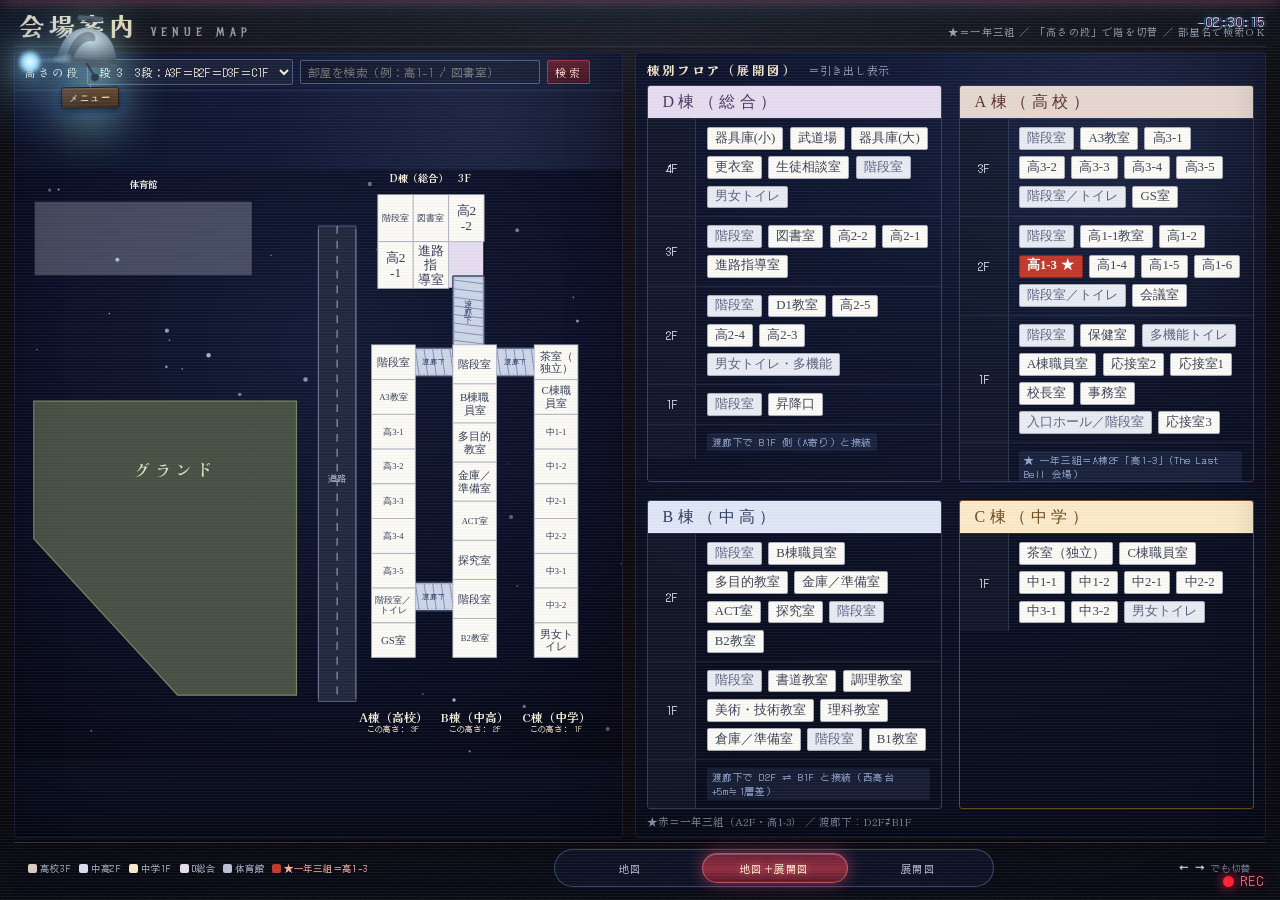
==== commit b32ab65e: "会場案内の展開図カードに幻影ホバーを完成（傾き・光沢・切替フェード・ワイプ中非表示＆幻影抑止・静止マウス再検出・メニュー/離脱時クリア）＋狐火を常時最前面に、入場/切替アニメ遅延・テキスト選択防止・診" ====
--- a/venue.html
+++ b/venue.html
@@ -134,19 +134,20 @@
   .site-page .rule{animation:ruleGlow 3.6s ease-in-out infinite}
   @keyframes ruleGlow{0%,100%{opacity:.45; box-shadow:0 0 4px rgba(190,60,70,.25)}
     50%{opacity:1; box-shadow:0 0 16px rgba(226,80,90,.6)}}
-  #planCard{animation:cardUp .95s cubic-bezier(.2,.7,.2,1) .05s both,
+  #planCard{animation:cardUp .95s cubic-bezier(.2,.7,.2,1) .72s both,
     cardGlow 3.4s ease-in-out .9s infinite}
-  #exCard{animation:cardUp .95s cubic-bezier(.2,.7,.2,1) .25s both,
+  #exCard{animation:cardUp .95s cubic-bezier(.2,.7,.2,1) .85s both,
     cardGlow 3.4s ease-in-out 1.15s infinite}
   #planLeg{animation:cardUp .95s ease .45s both}
   @keyframes cardUp{from{opacity:0; transform:translateY(30px)}to{opacity:1; transform:none}}
   @keyframes cardGlow{0%,100%{box-shadow:0 26px 90px rgba(0,0,0,.78), 0 0 70px rgba(226,40,70,.05)}
     50%{box-shadow:0 30px 110px rgba(0,0,0,.86), 0 0 100px rgba(226,40,70,.12)}}
+  /* 入場アニメはワイプ(幕)が開き切る後から（~1.0s過ぎ）始める */
   .exBldg{animation:exIn .85s ease backwards}
-  .exBldg:nth-child(1){animation-delay:.42s}
-  .exBldg:nth-child(2){animation-delay:.55s}
-  .exBldg:nth-child(3){animation-delay:.68s}
-  .exBldg:nth-child(4){animation-delay:.81s}
+  .exBldg:nth-child(1){animation-delay:1.02s}
+  .exBldg:nth-child(2){animation-delay:1.15s}
+  .exBldg:nth-child(3){animation-delay:1.28s}
+  .exBldg:nth-child(4){animation-delay:1.41s}
   @keyframes exIn{from{opacity:0; transform:translateY(18px); filter:blur(4px)}
     to{opacity:1; transform:none; filter:none}}
   /* 地図：読込時は明るく走る・段の切替はフラッシュ */
@@ -196,7 +197,12 @@
   @media (min-width:820px){ #exPanel{grid-template-columns:repeat(2, minmax(0, 1fr))} }
 
   /* ============ 一画面レイアウト：地図/並列/展開図 の3モード ============ */
-  body.venue-page{overflow:hidden; height:100vh}
+  body.venue-page{overflow:hidden; height:100vh;
+    /* 操作（キー切替・カードhover等）中にページのテキストが選択されてしまうのを防ぐ */
+    -webkit-user-select:none; -moz-user-select:none; user-select:none}
+  /* 検索・プルダウン等の入力欄は選択・編集できるように戻す */
+  body.venue-page input, body.venue-page select, body.venue-page textarea{
+    -webkit-user-select:text; -moz-user-select:text; user-select:text}
   body.venue-page .wrap{width:100vw; max-width:none; height:100vh; margin:0;
     padding:.6vh 1.1vw .6vh; display:flex; flex-direction:column; z-index:1}
   body.venue-page .vHead{flex:0 0 auto; display:flex; align-items:baseline; gap:1.4em;
@@ -243,6 +249,53 @@
   #wipe i{background:linear-gradient(180deg,#03040b 0%,#0d1124 55%,#070a16 100%);
     box-shadow:0 0 46px rgba(0,0,0,.75)}
   /* cover中は中央に閉じる */
+
+  /* ===== 展開図カード：ホバー時は「幻影カード」をbody最前面へ飛ばす =====
+     元カードは動かさない（hoverが安定）。影カードだけが浮き上がって傾く。 */
+  #exPanel .exBldg{position:relative; transition:opacity .3s ease, filter .3s ease, box-shadow .3s ease}
+  /* 1枚が飛んでいる間だけ他カードを滲ませる */
+  #exPanel.lifting .exBldg:not(.lift-src){
+    filter:blur(1.7px) brightness(.82) saturate(.86)}
+  /* 元カードはわずかに控えめになる（消えない。未来の部屋名クリック操作の土台も兼ねる） */
+  #exPanel .exBldg.lift-src{opacity:.78; filter:blur(.6px) saturate(.9)}
+  /* 飛んでいる影カード：どこにも切られない */
+  .flyCard{position:fixed !important; z-index:10000; margin:0 !important;
+    border-radius:4px; border:1px solid rgba(190,235,255,.9);
+    box-shadow:0 44px 90px rgba(0,0,0,.66), 0 0 70px rgba(140,205,255,.3);
+    transform-origin:50% 50%; will-change:transform,left,top; pointer-events:none;
+    background:#0d1228; overflow:hidden}
+  /* 幻影カード上の光沢：傾き角に応じてJSが毎フレーム動かす（帯・ハイライト・縁光） */
+  .flyCard .gl-sheen,.flyCard .gl-glint,.flyCard .gl-rim{
+    position:absolute; z-index:95; pointer-events:none; mix-blend-mode:screen;
+    will-change:transform,opacity; opacity:0}
+  .flyCard .gl-sheen{top:-10%; bottom:-10%; left:0; width:24%;
+    background:linear-gradient(90deg, rgba(255,255,255,0) 0%, rgba(212,238,255,.14) 26%,
+      rgba(255,255,255,.46) 50%, rgba(212,238,255,.14) 74%, rgba(255,255,255,0) 100%);
+    filter:blur(.6px)}
+  .flyCard .gl-glint{width:56%; height:46%; left:22%; top:27%; border-radius:50%;
+    background:radial-gradient(50% 50% at 50% 50%, rgba(205,238,255,.6) 0%,
+      rgba(175,220,255,.2) 46%, rgba(150,200,255,0) 72%);
+    filter:blur(1px)}
+  .flyCard .gl-rim{left:-6%; right:-6%; bottom:-12%; height:34%; border-radius:50%;
+    background:radial-gradient(50% 60% at 50% 100%, rgba(150,210,255,.38) 0%,
+      rgba(130,190,255,.1) 46%, rgba(120,180,255,0) 72%);
+    filter:blur(1.5px)}
+  /* 幕が閉じている間（ページ入場tenter／モード切替wiping／ページ離脱leaving／未開幕）は
+     地図パネルと展開図パネルをまとめて出さない。幕がすべて開き切ってから淡く現す。 */
+  body.venue-page:not(.arrived) #planCard,
+  body.venue-page:not(.arrived) #exCard,
+  body.venue-page.tenter #planCard,
+  body.venue-page.tenter #exCard,
+  body.venue-page.wiping #planCard,
+  body.venue-page.wiping #exCard,
+  body.venue-page.leaving #planCard,
+  body.venue-page.leaving #exCard{opacity:0; visibility:hidden}
+  body.venue-page.arrived:not(.tenter):not(.wiping):not(.leaving) #planCard,
+  body.venue-page.arrived:not(.tenter):not(.wiping):not(.leaving) #exCard{opacity:1; visibility:visible; transition:opacity .22s ease .02s}
+
+  /* 幻影生成に失敗した時の保険：本体を浮かせる */
+  #exPanel .exBldg.fb{transform:perspective(1500px) translateY(-22px) scale(1.16);
+    z-index:900; box-shadow:0 44px 90px rgba(0,0,0,.66), 0 0 70px rgba(140,205,255,.3)}
 
   /* 下部スライダー（3停止・VHSテープ風のツマミ） */
   #modeBar{flex:0 0 auto; position:relative; z-index:130; display:flex; align-items:center;
@@ -380,6 +433,364 @@
   setTimeout(function () { body.classList.add("arrived"); }, 260);
   window.__mode = { flip: flip, cur: function () { return parseInt(body.getAttribute("data-mode") || "1", 10); } };
 })();
+
+/* 展開図カード：hoverで「幻影カード」を最前面へ
+   マウスイベントはexPanelへの委譲にし、進入経路によらず確実に発火させる */
+(function () {
+  var panel = document.getElementById("exPanel");
+  if (!panel) return;
+  var cards = Array.prototype.slice.call(panel.querySelectorAll(".exBldg"));
+  var hoverCard = null;
+  var st = null;          /* {el, t, dir, ry, rx, ryT, rxT, card, g} */
+  var RY = 12, RX = 9;  /* 傾きの最大角：横(rotateY)／縦(rotateX) */
+  var geoWatch = false; /* 幻影がパネル外へ飛び出しても、ポインタが幻影の上に居る間は離脱しない */
+  var leaveT = null, raf = null, last = 0, fallbackOn = false;
+  var retirees = [];    /* 差し替え時に即消さずフェードアウトさせる旧カードの幻影 */
+  var wipeT = null;     /* ワイプ中に .wiping を外すタイマー */
+  var holdUntil = 0;    /* この時刻まで幻影の生成を抑止（入場・切替ワイプ中） */
+  var lastPX = -9999, lastPY = -9999, recheckT = null;  /* 静止マウス再検出用 */
+  window.__cardFX = { enter: 0, leave: 0, ghost: 0, skip: 0, fallback: 0, err: [], log: [],
+    reset: function () {
+      this.enter = this.leave = this.ghost = this.skip = this.fallback = 0;
+      this.err.length = 0; this.log.length = 0;
+    },
+    live: function () {
+      var r = null;
+      if (st && st.el && st.el.isConnected) r = st.el.getBoundingClientRect();
+      return {
+        hover: !!hoverCard,
+        key: hoverCard ? (hoverCard.getAttribute("data-key") || hoverCard.className) : null,
+        ghost: !!st, t: st ? +st.t.toFixed(2) : null, dir: st ? st.dir : null,
+        rect: r ? { l: Math.round(r.left), t: Math.round(r.top), w: Math.round(r.width), h: Math.round(r.height) } : null,
+        lifting: panel.classList.contains("lifting"),
+        src: hoverCard ? hoverCard.classList.contains("lift-src") : false,
+        geoHold: !!geoWatch,
+        holdMs: Math.round(Math.max(0, holdUntil - performance.now())),
+        tilt: st ? { ry: Math.round(st.ry * 10) / 10, rx: Math.round(st.rx * 10) / 10,
+                     ryT: Math.round(st.ryT), rxT: Math.round(st.rxT) } : null
+      };
+    }
+  };
+  function elTag(el) {
+    if (!el) return "-";
+    if (el.nodeType !== 1) return "#" + el.nodeType;
+    var cn = el.className; if (cn && cn.baseVal !== undefined) cn = cn.baseVal;
+    var k = el.getAttribute ? el.getAttribute("data-key") : null;
+    return (typeof cn === "string" && cn ? "." + cn.trim().split(/\s+/).join(".") : el.tagName) + (k ? "[" + k + "]" : "");
+  }
+  function logEvt(kind, why, e, extra) {
+    var L = window.__cardFX.log;
+    L.push(kind + (why ? ":" + why : "") + " @" + Math.round(performance.now()) + "ms tgt=" +
+      elTag(e && e.target) + " rel=" + elTag(e && e.relatedTarget) + (extra ? " (" + extra + ")" : ""));
+    if (L.length > 16) L.splice(0, L.length - 16);
+  }
+  function ease(o) { return 1 - Math.pow(1 - o, 3); }   /* easeOutCubic */
+  function suppressed() {   /* 幕が開き切るまでは幻影を出さない */
+    return !document.body.classList.contains("arrived") || performance.now() < holdUntil;
+  }
+  function addWipe() {      /* モード切替中：展開図の中身を隠すクラス */
+    document.body.classList.add("wiping");
+    if (wipeT) clearTimeout(wipeT);
+    wipeT = setTimeout(function () { document.body.classList.remove("wiping"); wipeT = null; }, 860);
+  }
+  function startFrame() {
+    if (raf) return;
+    last = performance.now();
+    raf = requestAnimationFrame(frame);
+  }
+  function frame(now) {
+    raf = null;
+    /* rAFのnowは合成器クロックのため直前のlastより古い値を返すことがある（回り込み）。
+       進行時間は主導のperformance.now()で測る（lastと同源・単調） */
+    var nowMs = performance.now();
+    var dt = Math.min(48, nowMs - last); last = nowMs;
+    /* 差し替えで残った旧カードの幻影：独立に素早くフェードアウトさせて掃除する */
+    var keep = false;
+    if (dt > 0 && retirees.length) {
+      for (var i = retirees.length - 1; i >= 0; i--) {
+        var q = retirees[i];
+        q.t -= dt / q.dur;
+        if (q.t <= 0) { q.el.remove(); retirees.splice(i, 1); }
+        else {
+          /* 旧カードは元の位置へ沈みながらフェード（静止フェードだと「瞬消」に見えるため） */
+          var qe = ease(q.t);
+          q.el.style.transform = "perspective(1500px) rotateX(" + (q.rx * qe).toFixed(2) +
+            "deg) rotateY(" + (q.ry * qe).toFixed(2) + "deg) translateY(" + (-22 * qe).toFixed(1) +
+            "px) scale(" + (1 + 0.16 * qe).toFixed(3) + ")";
+          q.el.style.opacity = String(Math.max(0, Math.min(1, q.t)));
+          keep = true;
+        }
+      }
+    }
+    if (!st) {                 /* 幻影が無ければ旧カードの掃除だけで停止 */
+      if (keep) raf = requestAnimationFrame(frame);
+      return;
+    }
+    if (dt > 0) {
+      var sgn = st.dir > 0 ? 1 : (st.dir < 0 ? -1 : 0);   /* dir=0: 持ち上げ完了後のホールド（増減なし） */
+      var spd = (st.dir < 0 && st.fast) ? 260 : 420;      /* 退場は速めに沈める */
+      st.t += sgn * dt / spd;
+    }
+    if (st.t >= 1) { st.t = 1; if (st.dir > 0) st.dir = 0; } /* 浮き上がり完了：傾きのみ */
+    if (st.t <= 0 && st.dir < 0) {   /* 戻り切った時だけ破棄（浮上中は絶対に消さない） */
+      var e0 = st.el; st = null;
+      e0.remove();
+      if (retirees.length) raf = requestAnimationFrame(frame);
+      return;
+    }
+    if (st.t < 0) st.t = 0;
+    var e = ease(st.t);
+    var liftY = -22 * e, sc = 1 + 0.16 * e;
+    var tx = st.ry + (st.ryT - st.ry) * 0.3;
+    var ty = st.rx + (st.rxT - st.rx) * 0.3;
+    st.ry = tx; st.rx = ty;
+    st.el.style.transform =
+      "perspective(1500px) rotateX(" + ty.toFixed(2) + "deg) rotateY(" + tx.toFixed(2) +
+      "deg) translateY(" + liftY.toFixed(1) + "px) scale(" + sc.toFixed(3) + ")";
+    /* 戻り：沈みながら一様にフェードアウト（t=1..0 が opacity=1..0） */
+    if (st.dir < 0) {
+      st.el.style.opacity = String(Math.max(0, Math.min(1, st.t)));
+    }
+    /* 光沢：傾き角で帯が横へスライドし、ハイライトが移動・明滅する */
+    if (st.g && st.t > 0.02) {
+      var ryN = Math.max(-1, Math.min(1, tx / RY));   /* 横傾き -1..1 */
+      var rxN = Math.max(-1, Math.min(1, ty / RX));   /* 縦傾き -1..1 */
+      st.g.sh.style.transform = "translateX(" + (-130 - ryN * 560).toFixed(1) + "%)";
+      st.g.sh.style.opacity = String((0.06 + 0.52 * Math.abs(ryN)) * e);
+      st.g.gl.style.transform = "translate3d(" + (ryN * 46).toFixed(1) + "%, " +
+        (-rxN * 52).toFixed(1) + "%, 0)";
+      st.g.gl.style.opacity = String(Math.min(1, (0.08 + Math.abs(ryN) * 0.4 + Math.abs(rxN) * 0.55) * e));
+      st.g.rm.style.opacity = String((0.1 + 0.55 * e) * (0.5 + 0.5 * Math.abs(ryN)));
+    }
+    raf = requestAnimationFrame(frame);
+  }
+  function spawn(card) {
+    if (st) {
+      if (st.card === card) return;        /* 同じカードの幻影が既に飛んでいる */
+      /* 直前のカードの幻影：即消さず素早くフェードアウトさせてから差し替え（切替が滑らか） */
+      var _prev = st.el, _prevT = st.t;
+      var _ry = st.ry, _rx = st.rx;
+      if (raf) { cancelAnimationFrame(raf); raf = null; }
+      st = null;
+      if (_prev) {
+        _prev.style.opacity = "1";
+        retirees.push({ el: _prev, t: Math.max(_prevT, 0.12), dur: 240, ry: _ry, rx: _rx });
+        startFrame();
+      }
+    }
+    try {
+      var r = card.getBoundingClientRect();
+      var c = card.cloneNode(true);
+      c.classList.add("flyCard");
+      c.classList.remove("lift-src", "foxglow", "lure");
+      c.removeAttribute("id");
+      c.style.left = r.left + "px";
+      c.style.top = r.top + "px";
+      c.style.width = r.width + "px";
+      c.style.height = r.height + "px";
+      c.style.animation = "none";      /* クローンが exIn 入場アニメ等を引き継がない（CSSアニメが内蔵transformを上書きするため） */
+      c.style.transition = "none";
+      var gSh = document.createElement("i"), gGl = document.createElement("i"), gRm = document.createElement("i");
+      gSh.className = "gl-sheen"; gGl.className = "gl-glint"; gRm.className = "gl-rim";
+      [gSh, gGl, gRm].forEach(function (x) { x.setAttribute("aria-hidden", "true"); c.appendChild(x); });
+      document.body.appendChild(c);
+      st = { el: c, t: 0, dir: 1, ry: 0, rx: 0, ryT: 0, rxT: 0, card: card,
+             g: { sh: gSh, gl: gGl, rm: gRm } };
+      window.__cardFX.ghost++;
+      startFrame();
+      /* 保険：幻影がまともに描画されない環境では本体を浮かせる */
+      fallbackOn = false;
+      setTimeout(function () {
+        if (st && st.el && !document.body.contains(st.el)) { fb(card); }
+        else if (st && st.el && st.el.getBoundingClientRect().width === 0) { fb(card); }
+      }, 260);
+    } catch (err) {
+      window.__cardFX.err.push(String(err));
+      fb(card);
+    }
+  }
+  function fb(card) {                 /* 幻影失敗時のフォールバック */
+    if (fallbackOn || !card) return;
+    fallbackOn = true;
+    window.__cardFX.fallback++;
+    card.classList.add("fb");
+  }
+  /* 傾きの目標値：動かない元カードを基準にポインタ位置から算出。
+     持ち上がり中(dir=1)でも有効＝「飛び出しながら傾く」。 */
+  function tiltAt(x, y) {
+    if (!st || !hoverCard) return;
+    var r = hoverCard.getBoundingClientRect();
+    if (!r.width || !r.height) return;
+    var nx = Math.max(-1, Math.min(1, ((x - r.left) / r.width - 0.5) * 2));
+    var ny = Math.max(-1, Math.min(1, ((y - r.top) / r.height - 0.5) * 2));
+    st.ryT = nx * RY;
+    st.rxT = -ny * RX;
+    if (!raf) { last = performance.now(); raf = requestAnimationFrame(frame); }
+  }
+  function tilt(e) { tiltAt(e.clientX, e.clientY); }
+  function scheduleRecheck(ms) {
+    if (recheckT) clearTimeout(recheckT);
+    recheckT = setTimeout(function () {
+      recheckT = null;
+      if (lastPX > -9000) checkHoverAt(lastPX, lastPY);
+    }, ms);
+  }
+  function checkHoverAt(x, y) {
+    if (hoverCard || st || suppressed()) return;
+    var ex = document.getElementById("exCard");
+    if (!ex) return;
+    var es = getComputedStyle(ex);
+    if (es.display === "none" || es.visibility === "hidden") return;
+    var cs = getComputedStyle(panel);
+    if (cs.display === "none" || cs.visibility === "hidden") return;
+    var el = document.elementFromPoint(x, y);
+    if (!el || !el.closest) return;
+    var c = el.closest(".exBldg");
+    if (!c || !panel.contains(c)) return;
+    enter(c);
+  }
+  function dismiss() {
+    if (!st) return;
+    st.dir = -1;
+    if (!raf) { last = performance.now(); raf = requestAnimationFrame(frame); }
+  }
+  function enter(card) {
+    if (suppressed()) {                     /* 入場・切替ワイプが開き切るまで幻影を出さない */
+      window.__cardFX.skip++;
+      logEvt("skip", "wipe", null, elTag(card));
+      return;
+    }
+    window.__cardFX.enter++;
+    logEvt("enter", "over", null, elTag(card));
+    if (leaveT) { clearTimeout(leaveT); leaveT = null; }
+    if (hoverCard && hoverCard !== card) {
+      /* 別カードへ移った：旧カードの幻影は即消さず素早くフェードアウトさせて
+         新しいカードと立て直す（追従は遅らせず、直消しの硬さも無くす） */
+      logEvt("drop", "switch", null, elTag(hoverCard) + " -> " + elTag(card));
+      var _prev = (st && st.el) ? st.el : null, _prevT = st ? st.t : 1;
+      var _ry = st ? st.ry : 0, _rx = st ? st.rx : 0;
+      if (raf) { cancelAnimationFrame(raf); raf = null; }
+      st = null;
+      if (_prev) {
+        _prev.style.opacity = "1";
+        retirees.push({ el: _prev, t: Math.max(_prevT, 0.12), dur: 240, ry: _ry, rx: _rx });
+        startFrame();
+      }
+      hoverCard.classList.remove("lift-src", "fb");
+      fallbackOn = false;
+    }
+    hoverCard = card;
+    card.classList.add("lift-src");
+    panel.classList.add("lifting");
+    spawn(card);
+  }
+  function leave(card, why) {
+    if (!card || hoverCard !== card) return;
+    geoWatch = false;
+    window.__cardFX.leave++;
+    logEvt("leave", why || "exit", null, elTag(card));
+    hoverCard = null;
+    card.classList.remove("lift-src", "fb");
+    fallbackOn = false;
+    if (st) st.fast = true;   /* 退場は素早く沈め、他カードの滲み(blur)も早く戻す */
+    dismiss();
+    leaveT = setTimeout(function () {
+      panel.classList.remove("lifting");
+      leaveT = null;
+    }, 300);
+  }
+  /* exPanelへの委譲：mouseover/mouseoutはカードの子要素を渡っても確実に拾える */
+  panel.addEventListener("mouseover", function (e) {
+    var t0 = e.target;
+    if (t0 && st && st.el && st.el.contains(t0)) { window.__cardFX.skip++; return; }  /* 幻影の子要素は無視（保険） */
+    var c = t0 && t0.closest ? t0.closest(".exBldg") : null;
+    if (!c) return;                                /* カード外の隙間へは現状維持（スティッキー） */
+    if (c === hoverCard) { window.__cardFX.skip++; return; }  /* 同じカード内の子要素移動 */
+    geoWatch = false;
+    enter(c);
+    /* 進入した位置を基準に最初から傾ける（動かさなくても飛び出し中に傾く） */
+    if (st && hoverCard === c && e.clientX !== undefined) tiltAt(e.clientX, e.clientY);
+  });
+  /* mousemove は document で受ける：幻影がパネル上端を越えて飛び出した場所でも傾きを追える */
+  function geoStep(e) {
+    if (!st || !st.el || !hoverCard) { geoWatch = false; return; }
+    var r = st.el.getBoundingClientRect(), m = 18;
+    if (e.clientX >= r.left - m && e.clientX <= r.right + m &&
+        e.clientY >= r.top - m && e.clientY <= r.bottom + m) return;   /* まだ幻影の上 */
+    var cr = hoverCard.getBoundingClientRect();
+    if (e.clientX >= cr.left && e.clientX <= cr.right &&
+        e.clientY >= cr.top && e.clientY <= cr.bottom) return;         /* 元カードの上 */
+    var under = document.elementFromPoint(e.clientX, e.clientY);
+    if (under && panel.contains(under)) return;   /* パネル内の隙間は従来どおり保持（スティッキー） */
+    geoWatch = false;
+    leave(hoverCard, "exit");
+  }
+  document.addEventListener("mousemove", function (e) {
+    lastPX = e.clientX; lastPY = e.clientY;   /* 静止マウス再検出のため座標だけ常時記録 */
+    if (geoWatch) geoStep(e);
+    tilt(e);
+  });
+  panel.addEventListener("mouseout", function (e) {
+    if (!hoverCard) return;
+    var to = e.relatedTarget;
+    if (to && st && st.el && st.el.contains(to)) { window.__cardFX.skip++; return; }  /* 幻影へ抜けたのも内部扱い */
+    if (to && to.closest && to.closest(".exBldg") === hoverCard) { window.__cardFX.skip++; return; }
+    if (to && panel.contains(to)) { window.__cardFX.skip++; return; }
+    /* パネル外に出たがポインタは最前面の幻影カードの上：飛び出したカードを
+       追いかけて上端を越えても誤って引っ込めない。幻影の外へ出たら終了する。 */
+    if (st && st.el && e.clientX !== undefined) {
+      var r = st.el.getBoundingClientRect(), m = 16;
+      if (e.clientX >= r.left - m && e.clientX <= r.right + m &&
+          e.clientY >= r.top - m && e.clientY <= r.bottom + m) {
+        geoWatch = true;
+        window.__cardFX.skip++;
+        logEvt("keep", "over-ghost", e);
+        return;
+      }
+    }
+    geoWatch = false;
+    leave(hoverCard, "exit");
+  });
+  window.addEventListener("blur", function () {    /* ウィンドウから外れた時も確実に仕舞う */
+    if (hoverCard) leave(hoverCard, "blur");
+  });
+  /* 幻影の始末：モード切替（rail／←→キー／__mode.flip すべて）とページ離脱で走る。
+     rail/キーは内部flipを直接呼ぶため __mode.flip のラップでは拾えない。
+     body の arrived（モード切替の閉幕）と leaving（ページ離脱）を監視して確実に拾う */
+  function purgeGhost(reason) {
+    var had = !!st || !!retirees.length || !!hoverCard || panel.classList.contains("lifting") || !!leaveT;
+    if (st) { st.el.remove(); st = null; }
+    while (retirees.length) { var qx = retirees.pop(); if (qx.el) qx.el.remove(); }
+    if (leaveT) { clearTimeout(leaveT); leaveT = null; }
+    panel.classList.remove("lifting");
+    cards.forEach(function (c) { c.classList.remove("lift-src", "fb"); });
+    hoverCard = null;
+    geoWatch = false;
+    if (had) logEvt("drop", reason, null, "");
+  }
+  addWipe();                     /* 入場時もワイプが開き切るまでパネルを隠す */
+  holdUntil = performance.now() + 1250;   /* 入場の抑止は幕が開いて淡く出るまで */
+  scheduleRecheck(1300);
+  var hadArrived = document.body.classList.contains("arrived");
+  var hadMenu = document.body.classList.contains("menu-on") || document.body.classList.contains("bell-open");
+  var obsClass = new MutationObserver(function () {
+    var cls = document.body.classList;
+    var menuOn = cls.contains("menu-on") || cls.contains("bell-open");
+    if (menuOn && !hadMenu) purgeGhost("menu");        /* メニューを開いたら幻影を消す */
+    else if (!menuOn && hadMenu) scheduleRecheck(300); /* メニューを閉じた後、静止マウスを再検出 */
+    hadMenu = menuOn;
+    if (cls.contains("leaving")) { purgeGhost("page"); return; }
+    var nowArrived = cls.contains("arrived");
+    if (hadArrived && !nowArrived) {   /* モード切替の閉幕開始：幻影を戻し幕中は隠す */
+      purgeGhost("mode");
+      addWipe();
+      holdUntil = performance.now() + 1100;
+      scheduleRecheck(1160);           /* 開き切ったら静止マウスでも自動で出る */
+    }
+    hadArrived = nowArrived;
+  });
+  try { obsClass.observe(document.body, { attributes: true, attributeFilter: ["class"] }); } catch (err) {}
+})();
 </script>
 <script src="src/site.js"></script>
 </body>
--- a/src/site.css
+++ b/src/site.css
@@ -128,7 +128,8 @@
    ・#siteBell は普段は上に収納。蒼い狐火（カーソル）が近づくと
      ベルが降りてきて、狐火が吸い寄せられる。離れると再び収納。
 ============================================================ */
-body.site-page #fxLayer{position:fixed; inset:0; z-index:65; pointer-events:none; overflow:hidden}
+/* 狐火はカーソル位置の案内光。カードの幻影(10000)・走査線(9998)より必ず最前面に置く */
+body.site-page #fxLayer{position:fixed; inset:0; z-index:200000; pointer-events:none; overflow:hidden}
 body.site-page #fxLayer .foxfire{position:absolute; border-radius:50%; mix-blend-mode:screen;
   will-change:transform; transform:translate(-50%,-50%)}
 body.site-page #fxHalo{width:150px; height:150px;
@@ -145,6 +146,21 @@
 body.site-page #siteBell.b-up{transform:none; opacity:1}
 body.site-page #siteBell.b-up.lure{filter:drop-shadow(0 10px 24px rgba(130,205,255,.8)) brightness(1.32)}
 body.site-page #siteBell.b-retract .bellTag{opacity:0}
+/* 要素を狐火で包んでいる間：核を小さくして邪魔せず、対象を蒼く縁取る */
+/* 包んでいる間：核はなめらかに小さく、対象は硬い縁でなく柔らかな光で縁取る */
+body.site-page #fxCore{transition:width .28s ease, height .28s ease}
+body.site-page.fxwrap #fxCore{width:12px; height:12px}
+body.site-page .foxglow{
+  filter:brightness(1.1) drop-shadow(0 0 7px rgba(150,215,255,.65));
+  transition:filter .4s ease}
+body.site-page input.foxglow, body.site-page select.foxglow, body.site-page textarea.foxglow,
+body.site-page button.foxglow, body.site-page a.foxglow{
+  box-shadow:
+    0 0 0 1px rgba(150,215,255,.22),
+    0 0 16px rgba(125,205,255,.30),
+    0 0 40px rgba(110,190,255,.13);
+  transition:box-shadow .5s ease, filter .4s ease;
+  outline:none}
 /* ベルを鳴らした時の揺れ（内側SVGを振る。吸着の回転とは排他） */
 body.site-page #siteBell svg{transform-origin:50% 10%}
 body.site-page #siteBell.rung svg{animation:bellRing .9s ease}
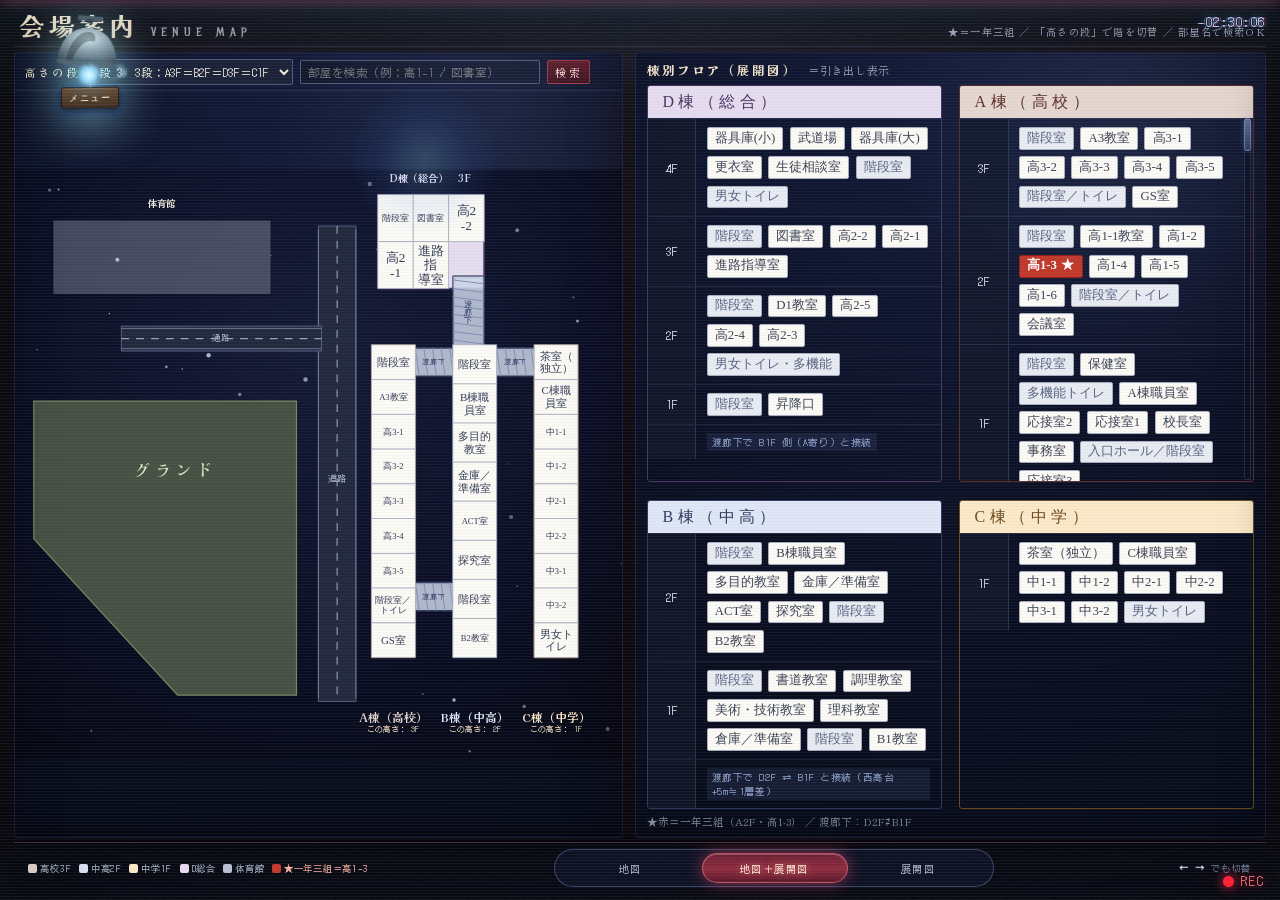
==== commit b12b417b: "会場案内カード内スクロールの滑条を修正：スライダーをカード直下（スクローラ外）に固定配置して内容追従を解消、滑条上ホイールを中身へ転送、つまみ高さ≤9%で行程≥90%を確保、幻影カードの滑条再生成とス" ====
--- a/venue.html
+++ b/venue.html
@@ -87,8 +87,7 @@
   /* 映像の粒ノイズ（文書と同じ高さに敷いてスクロールでも継ぎ目なし） */
   .scene .vhsnoise{position:absolute; inset:0; z-index:0; pointer-events:none; display:block;
     background-image:url("data:image/svg+xml;utf8,<svg xmlns='http://www.w3.org/2000/svg' width='180' height='180'><filter id='ns'><feTurbulence type='fractalNoise' baseFrequency='0.9' numOctaves='3' stitchTiles='stitch'/><feColorMatrix type='saturate' values='0'/></filter><rect width='180' height='180' filter='url(%23ns)' opacity='0.7'/></svg>");
-    opacity:.12; animation:noiseFlick 3.6s steps(4) infinite}
-  @keyframes noiseFlick{0%,100%{opacity:.10}25%{opacity:.16}50%{opacity:.07}75%{opacity:.13}}
+    opacity:.1}   /* 全画面ノイズは毎回の再描画が重いため、ちらつきを廃止して静的粒にする */
   .scene .wrap{position:relative; z-index:1}
   /* 走査線＋周辺減光（映像画面として全画面に固定） */
   body.venue-page::after{content:""; position:fixed; inset:0; z-index:9998; pointer-events:none;
@@ -124,9 +123,9 @@
   @keyframes tcFlick{0%,86%,92%,100%{opacity:1}88%{opacity:.35}90%{opacity:.8}}
 
   /* ===== アニメーション（強調版） ===== */
-  .site-page h1{animation:titleBreath 6s ease-in-out infinite, titleJit 7.5s ease-in-out infinite}
-  @keyframes titleBreath{0%,100%{text-shadow:2px 0 0 rgba(255,60,110,.16), -2px 0 0 rgba(70,190,255,.15), 0 0 22px rgba(255,150,60,.20)}
-    50%{text-shadow:2px 0 0 rgba(255,60,110,.28), -2px 0 0 rgba(70,190,255,.26), 0 0 82px rgba(255,185,95,.55)}}
+  /* 文字影の呼吸アニメは毎フレームのテキスト再描画が重いので廃止：静的な文字影＋軽いゆらぎのみ */
+  .site-page h1{animation:titleJit 7.5s ease-in-out infinite;
+    text-shadow:2px 0 0 rgba(255,60,110,.16), -2px 0 0 rgba(70,190,255,.15), 0 0 22px rgba(255,150,60,.2)}
   @keyframes titleJit{0%,88%,100%{transform:none; opacity:1}
     90%{transform:translateX(-1px) skewX(-.6deg); opacity:.92}
     92%{transform:translateX(1.5px) skewX(.4deg)}
@@ -134,14 +133,12 @@
   .site-page .rule{animation:ruleGlow 3.6s ease-in-out infinite}
   @keyframes ruleGlow{0%,100%{opacity:.45; box-shadow:0 0 4px rgba(190,60,70,.25)}
     50%{opacity:1; box-shadow:0 0 16px rgba(226,80,90,.6)}}
-  #planCard{animation:cardUp .95s cubic-bezier(.2,.7,.2,1) .72s both,
-    cardGlow 3.4s ease-in-out .9s infinite}
-  #exCard{animation:cardUp .95s cubic-bezier(.2,.7,.2,1) .85s both,
-    cardGlow 3.4s ease-in-out 1.15s infinite}
+  /* 大パネルの box-shadow 無限アニメ(cardGlow)は毎フレーム再描画になるため廃止。
+     影は各パネルの静的box-shadowで表現し、入場のcardUpだけ残す */
+  #planCard{animation:cardUp .95s cubic-bezier(.2,.7,.2,1) .72s both}
+  #exCard{animation:cardUp .95s cubic-bezier(.2,.7,.2,1) .85s both}
   #planLeg{animation:cardUp .95s ease .45s both}
   @keyframes cardUp{from{opacity:0; transform:translateY(30px)}to{opacity:1; transform:none}}
-  @keyframes cardGlow{0%,100%{box-shadow:0 26px 90px rgba(0,0,0,.78), 0 0 70px rgba(226,40,70,.05)}
-    50%{box-shadow:0 30px 110px rgba(0,0,0,.86), 0 0 100px rgba(226,40,70,.12)}}
   /* 入場アニメはワイプ(幕)が開き切る後から（~1.0s過ぎ）始める */
   .exBldg{animation:exIn .85s ease backwards}
   .exBldg:nth-child(1){animation-delay:1.02s}
@@ -156,12 +153,27 @@
   #planSvgWrap.fx #planSvg{animation:mapFlash .38s ease-out}
   @keyframes mapFlash{0%{filter:brightness(1.9) drop-shadow(0 0 14px rgba(190,225,255,.85)); opacity:.9}
     100%{filter:none; opacity:1}}
-  #planSvg rect.star{animation:starGlow 2.2s ease-in-out infinite}
-  @keyframes starGlow{0%,100%{filter:brightness(1) drop-shadow(0 0 3px rgba(255,90,70,.5))}
-    50%{filter:brightness(1.65) drop-shadow(0 0 17px rgba(255,132,96,1))}}
-  #planSvg .corr{animation:corrLight 3s ease-in-out infinite}
-  @keyframes corrLight{0%,100%{opacity:.5}50%{opacity:1}}
+  /* SVG全体のfilter/opacityを毎フレーム動かすと地図が丸ごと再描画されるため静止表示に */
+  #planSvg rect.star{fill:#c0392b}
+  #planSvg .corr{opacity:.85}
   #planSvg .room{transition:filter .15s ease}
+  /* ---- 棟の色分け＋ホバーハイライト（右カードhoverと同時・よりはっきり） ---- */
+  #planSvg .bld{transition:stroke-width .2s ease, filter .2s ease, opacity .25s ease}
+  #planSvg .bld.lit{stroke-width:4.5;
+    filter:drop-shadow(0 0 6px var(--bg)) drop-shadow(0 0 14px var(--bg));
+    animation:bldLit 1.5s ease-in-out infinite}
+  @keyframes bldLit{0%,100%{stroke:var(--bg)}
+    50%{stroke:var(--bd)}}
+  #planSvg .ring{fill:none; pointer-events:none; stroke-width:3;
+    transform-box:fill-box; transform-origin:center;
+    animation:bldRing 1.5s cubic-bezier(.2,.6,.3,1) infinite}
+  @keyframes bldRing{0%{transform:scale(1); opacity:1}
+    50%{transform:scale(1.09); opacity:.4}
+    100%{transform:scale(1.09); opacity:0}}
+  /* 右側：ホバー中の棟カードの強調 */
+  #exPanel .exBldg .exName{user-select:none}
+  #exPanel .exBldg.sel{outline:2.5px solid rgba(255,255,255,.8); outline-offset:2px;
+    box-shadow:0 0 22px rgba(255,255,255,.35); filter:brightness(1.08)}
   .exRoom{transition:transform .18s ease, box-shadow .18s ease}
   .exRoom:hover{transform:translateY(-2px) scale(1.03); box-shadow:0 4px 14px rgba(0,0,0,.5)}
   /* カード内：走る光＋ごく淡い走査線（映像の枠らしく） */
@@ -236,7 +248,27 @@
   body.venue-page #planSvg{width:100%; height:100%; max-width:none; max-height:none; margin:0}
   body.venue-page #exCard{padding:.45em .7em}
   body.venue-page #exCard .exHead{font-size:.78rem}
-  body.venue-page #exPanel{flex:1; min-height:0; overflow:auto; margin-top:.4em}
+  body.venue-page #exPanel{flex:1; min-height:0; overflow-y:auto; overflow-x:hidden; margin-top:.4em;
+    position:relative; scrollbar-width:none}   /* 行はgrid本来の挙動に任せ、カード寸法は変えない */
+  body.venue-page #exPanel::-webkit-scrollbar{display:none}
+  /* パネル全体のスライダーは廃止：カード内(.exBod)のスライダーだけで足りる（ホイールは両対応） */
+  /* ---- カード内スクロール：カード寸法は保ったまま、中の階層を内部スクロール ---- */
+  body.venue-page #exPanel .exBldg, .flyCard{display:flex; flex-direction:column}
+  body.venue-page #exPanel .exBldg .exName, .flyCard .exName{flex:0 0 auto}
+  #exPanel .exBldg .exBod, .flyCard .exBod{flex:1 1 auto; min-height:0; overflow-y:auto; overflow-x:hidden;
+    position:relative; scrollbar-width:none}
+  #exPanel .exBldg .exBod::-webkit-scrollbar, .flyCard .exBod::-webkit-scrollbar{display:none}
+  #exPanel .exBldg .exBod.pvs2-on, .flyCard .exBod.pvs2-on{padding-right:10px}
+  /* スライダーはスクローラ(.exBod)の外＝カード直下に重ねる。内容に追従しない（top/heightはJSで配置） */
+  .pvs2{position:absolute; right:1px; width:9px; z-index:120; display:none}
+  .pvs2.pvs2-show{display:block}
+  .pvs2 .pv2-track{position:absolute; inset:1px; border-radius:5px;
+    background:rgba(10,14,28,.45); border:1px solid rgba(130,150,215,.22)}
+  .pvs2 .pv2-thumb{position:absolute; left:1px; right:1px; min-height:20px; border-radius:4px;
+    cursor:grab; background:linear-gradient(180deg,#5f6f97,#333e5d);
+    border:1px solid rgba(160,185,240,.42);
+    box-shadow:0 0 6px rgba(100,140,230,.35)}
+  .pvs2 .pv2-thumb:active{cursor:grabbing; background:#7c8dbb}
   body.venue-page .exNote{margin-top:.5em; font-size:.66rem}
 
   /* 中央から開くワイプ（入場・モード切替） */
@@ -544,23 +576,34 @@
     var tx = st.ry + (st.ryT - st.ry) * 0.3;
     var ty = st.rx + (st.rxT - st.rx) * 0.3;
     st.ry = tx; st.rx = ty;
-    st.el.style.transform =
-      "perspective(1500px) rotateX(" + ty.toFixed(2) + "deg) rotateY(" + tx.toFixed(2) +
+    /* 同一内容の書き込みを避ける（同値setでもstyle再計算が走るため） */
+    var ts = "perspective(1500px) rotateX(" + ty.toFixed(2) + "deg) rotateY(" + tx.toFixed(2) +
       "deg) translateY(" + liftY.toFixed(1) + "px) scale(" + sc.toFixed(3) + ")";
+    if (st.el.style.transform !== ts) st.el.style.transform = ts;
     /* 戻り：沈みながら一様にフェードアウト（t=1..0 が opacity=1..0） */
     if (st.dir < 0) {
-      st.el.style.opacity = String(Math.max(0, Math.min(1, st.t)));
+      var opv = String(Math.max(0, Math.min(1, st.t)));
+      if (st.el.style.opacity !== opv) st.el.style.opacity = opv;
     }
     /* 光沢：傾き角で帯が横へスライドし、ハイライトが移動・明滅する */
     if (st.g && st.t > 0.02) {
       var ryN = Math.max(-1, Math.min(1, tx / RY));   /* 横傾き -1..1 */
       var rxN = Math.max(-1, Math.min(1, ty / RX));   /* 縦傾き -1..1 */
-      st.g.sh.style.transform = "translateX(" + (-130 - ryN * 560).toFixed(1) + "%)";
-      st.g.sh.style.opacity = String((0.06 + 0.52 * Math.abs(ryN)) * e);
-      st.g.gl.style.transform = "translate3d(" + (ryN * 46).toFixed(1) + "%, " +
-        (-rxN * 52).toFixed(1) + "%, 0)";
-      st.g.gl.style.opacity = String(Math.min(1, (0.08 + Math.abs(ryN) * 0.4 + Math.abs(rxN) * 0.55) * e));
-      st.g.rm.style.opacity = String((0.1 + 0.55 * e) * (0.5 + 0.5 * Math.abs(ryN)));
+      var sht = "translateX(" + (-130 - ryN * 560).toFixed(1) + "%)";
+      if (st.g.sh.style.transform !== sht) st.g.sh.style.transform = sht;
+      var sho = String((0.06 + 0.52 * Math.abs(ryN)) * e);
+      if (st.g.sh.style.opacity !== sho) st.g.sh.style.opacity = sho;
+      var glt = "translate3d(" + (ryN * 46).toFixed(1) + "%, " + (-rxN * 52).toFixed(1) + "%, 0)";
+      if (st.g.gl.style.transform !== glt) st.g.gl.style.transform = glt;
+      var glo = String(Math.min(1, (0.08 + Math.abs(ryN) * 0.4 + Math.abs(rxN) * 0.55) * e));
+      if (st.g.gl.style.opacity !== glo) st.g.gl.style.opacity = glo;
+      var rmo = String((0.1 + 0.55 * e) * (0.5 + 0.5 * Math.abs(ryN)));
+      if (st.g.rm.style.opacity !== rmo) st.g.rm.style.opacity = rmo;
+    }
+    /* ホールド中も原カード⇄幻影の内部スクロール位置を同期する（フレームは回し続ける） */
+    if (st.card) {
+      var _sB2 = st.card.querySelector(".exBod"), _gB2 = st.el.querySelector(".exBod");
+      if (_sB2 && _gB2 && _gB2.scrollTop !== _sB2.scrollTop) _gB2.scrollTop = _sB2.scrollTop;
     }
     raf = requestAnimationFrame(frame);
   }
@@ -594,6 +637,17 @@
       gSh.className = "gl-sheen"; gGl.className = "gl-glint"; gRm.className = "gl-rim";
       [gSh, gGl, gRm].forEach(function (x) { x.setAttribute("aria-hidden", "true"); c.appendChild(x); });
       document.body.appendChild(c);
+      /* カード内スクロール(.exBod)を幻影にも反映：位置を合わせ、幻影内にもスライダーを装備 */
+      var _srcB = card.querySelector(".exBod"), _flyB = c.querySelector ? c.querySelector(".exBod") : null;
+      if (_srcB && _flyB) {
+        /* クローンには元カードの古い滑条(.pvs2/旧リスナー)が入っているので、一旦取り除いて新規生成する */
+        var _oldP = _flyB.querySelectorAll ? _flyB.querySelectorAll(".pvs2") : null;
+        if (_oldP && _oldP.length) _oldP.forEach(function (op) { op.remove(); });
+        _flyB.classList.remove("pvs2-on");
+        var _sh0 = _flyB.scrollHeight;   /* レイアウトを確定させてから位置を合わせる */
+        _flyB.scrollTop = _srcB.scrollTop;
+        installSlider(_flyB, { wrap: 'pvs2', track: 'pv2-track', thumb: 'pv2-thumb', on: 'pvs2-on', thr: 6, minTh: 18 });
+      }
       st = { el: c, t: 0, dir: 1, ry: 0, rx: 0, ryT: 0, rxT: 0, card: card,
              g: { sh: gSh, gl: gGl, rm: gRm } };
       window.__cardFX.ghost++;
@@ -682,7 +736,24 @@
     hoverCard = card;
     card.classList.add("lift-src");
     panel.classList.add("lifting");
+    /* スクロール位置でカードの一部が欠けていると幻影も途切れて見える。
+       最寄りへスクロールして全体を出してから飛ばす（hover操作はそのまま） */
+    try {
+      var _pr = panel.getBoundingClientRect();
+      var _cr = card.getBoundingClientRect();
+      if (_cr.bottom > _pr.bottom + 2 || _cr.top < _pr.top - 2) {
+        card.scrollIntoView({ block: "nearest", inline: "nearest" });
+      }
+    } catch (err) { try { card.scrollIntoView(true); } catch (e2x) {} }
     spawn(card);
+    syncBldHighlight();
+  }
+  /* 右カードのホバー中だけ地図の対応棟を光らせる（幻影と同時） */
+  function syncBldHighlight() {
+    var h = window.__mapBld;
+    if (!h) return;
+    var bid = hoverCard ? (hoverCard.getAttribute("data-bid") || "") : "";
+    h.hover(/^[ABCD]$/.test(bid) ? bid : "");
   }
   function leave(card, why) {
     if (!card || hoverCard !== card) return;
@@ -690,6 +761,7 @@
     window.__cardFX.leave++;
     logEvt("leave", why || "exit", null, elTag(card));
     hoverCard = null;
+    syncBldHighlight();
     card.classList.remove("lift-src", "fb");
     fallbackOn = false;
     if (st) st.fast = true;   /* 退場は素早く沈め、他カードの滲み(blur)も早く戻す */
@@ -766,6 +838,7 @@
     cards.forEach(function (c) { c.classList.remove("lift-src", "fb"); });
     hoverCard = null;
     geoWatch = false;
+    syncBldHighlight();
     if (had) logEvt("drop", reason, null, "");
   }
   addWipe();                     /* 入場時もワイプが開き切るまでパネルを隠す */
@@ -791,6 +864,133 @@
   });
   try { obsClass.observe(document.body, { attributes: true, attributeFilter: ["class"] }); } catch (err) {}
 })();
+
+/* スライダー共通実装：パネル用(.pvs)とカード内(.pvs2)を1つの生成関数に集約 */
+function installSlider(host, cfg) {
+  var parent = host && host.parentElement;
+  if (!host || !parent || parent.querySelector('.' + cfg.wrap)) return;
+  var wrap = document.createElement('div'); wrap.className = cfg.wrap;
+  var tk = document.createElement('i'); tk.className = cfg.track; wrap.appendChild(tk);
+  var tb = document.createElement('i'); tb.className = cfg.thumb; wrap.appendChild(tb);
+  parent.appendChild(wrap);   /* スクローラ(host)の外＝カード直下に置き、内容と一緒に動かない */
+  function place() {
+    var pr = parent.getBoundingClientRect();
+    var hr = host.getBoundingClientRect();
+    wrap.style.top = Math.max(0, Math.round((hr.top - pr.top) - (parent.clientTop || 0))) + 'px';
+    wrap.style.height = Math.round(hr.height) + 'px';
+  }
+  function upd() {
+    var sh = host.scrollHeight, ch = host.clientHeight;
+    var can = sh - ch > cfg.thr;
+    host.classList.toggle(cfg.on, can);
+    wrap.classList.toggle('pvs2-show', can);
+    place();
+    if (!can) return;
+    var max = Math.max(1, sh - ch);
+    var th = Math.max(cfg.minTh, Math.min(Math.round(ch * ch / sh), Math.round(ch * 0.09)));  /* つまみ≦9%高：行程≧90% */
+    var range = Math.max(1, ch - th);
+    tb.style.height = th + 'px';
+    tb.style.top = Math.round(host.scrollTop / max * range) + 'px';
+  }
+  function later() { setTimeout(upd, 60); }
+  host.addEventListener('scroll', upd, { passive: true });
+  window.addEventListener('resize', later);
+  try { if (window.ResizeObserver) new ResizeObserver(later).observe(host); } catch (e) {}
+  [0, 250, 600, 1300, 2400].forEach(function (ms) { setTimeout(upd, ms); });
+  var dragging = false, sY = 0, sS = 0;
+  tk.addEventListener('pointerdown', function (e) {
+    if (e.target !== tk) return;
+    var r = host.getBoundingClientRect();
+    var sh = host.scrollHeight, ch = host.clientHeight;
+    var th = tb.offsetHeight || cfg.minTh, range = Math.max(1, ch - th);
+    var frac = Math.max(0, Math.min(1, (e.clientY - r.top - th / 2) / range));
+    host.scrollTop = Math.round(frac * (sh - ch));
+  });
+  tb.addEventListener('pointerdown', function (e) {
+    dragging = true; sY = e.clientY; sS = host.scrollTop;
+    if (tb.setPointerCapture) { try { tb.setPointerCapture(e.pointerId); } catch (e2) {} }
+    e.preventDefault();
+  });
+  tb.addEventListener('pointermove', function (e) {
+    if (!dragging) return;
+    var sh = host.scrollHeight, ch = host.clientHeight, max = Math.max(0, sh - ch);
+    var th = tb.offsetHeight || cfg.minTh, range = Math.max(1, ch - th);
+    host.scrollTop = Math.round(sS + (e.clientY - sY) * (max / range));
+  });
+  function endDrag() { dragging = false; }
+  tb.addEventListener('pointerup', endDrag);
+  tb.addEventListener('pointercancel', endDrag);
+  window.addEventListener('pointerup', endDrag);
+  /* 槽はスクローラの外に置いたので、槽の上でホイールした時は中身へ転送する */
+  wrap.addEventListener('wheel', function (e) {
+    if (host.scrollHeight <= host.clientHeight) return;
+    var dy = (e.deltaMode === 1 ? e.deltaY * 16 : (e.deltaY || 0));
+    host.scrollTop += Math.max(-200, Math.min(200, dy));
+    e.preventDefault();
+  }, { passive: false });
+  upd();
+}
+document.querySelectorAll('#exPanel .exBod').forEach(function (bod) {
+  installSlider(bod, { wrap: 'pvs2', track: 'pv2-track', thumb: 'pv2-thumb', on: 'pvs2-on', thr: 6, minTh: 18 });
+});
+
+/* ===== fxdbg: URLに ?fxdbg=1 を付けると、問題の数値を画面左下に出す（開発用・既定OFF） ===== */
+(function () {
+  if (!location.search || location.search.indexOf('fxdbg') < 0) return;
+  var box = document.createElement('pre');
+  box.style.cssText = 'position:fixed;left:8px;bottom:8px;z-index:2147483000;background:rgba(0,0,0,.9);color:#9fe;font:11px/1.5 ui-monospace,monospace;padding:8px 10px;border:1px solid #48f;border-radius:4px;max-width:76vw;white-space:pre-wrap;pointer-events:none;box-shadow:0 0 18px rgba(0,90,255,.4)';
+  box.id = 'fxdbg';
+  document.body.appendChild(box);
+  var px = -1, py = -1, wl = [];
+  function clsChain(el) {
+    var o = [], n = 0;
+    while (el && n < 5) {
+      var c = el.className;
+      if (c && c.baseVal !== undefined) c = c.baseVal;
+      o.push(el.tagName.toLowerCase() + (typeof c === 'string' && c ? '.' + c.split(/\s+/).slice(0, 2).join('.') : ''));
+      el = el.parentElement; n++;
+    }
+    return o.join(' < ');
+  }
+  function measure() {
+    var el = px < 0 ? null : document.elementFromPoint(px, py);
+    var L = [];
+    L.push('ptr ' + px + ',' + py + ' @ ' + (el ? (el.className && el.className.baseVal !== undefined ? el.className.baseVal : (el.className || el.tagName)) : 'none'));
+    var bod = el ? el.closest ? el.closest('.exBod') : null : null;
+    if (!bod) bod = document.querySelector('#exPanel .exBod');   /* フォールバック：先頭カード */
+    if (!bod) { box.textContent = L.join('\n'); return; }
+    var br = bod.getBoundingClientRect();
+    var card = bod.closest('.exBldg');
+    var cr = card ? card.getBoundingClientRect() : null;
+    var sv = (card || bod).querySelector('.pvs2');
+    var srect = sv ? sv.getBoundingClientRect() : null;
+    var tb = sv ? sv.querySelector('.pv2-thumb') : null;
+    var rooms = bod.querySelector('.exFloor:last-child .rooms, .exFloor .rooms');
+    var rr = rooms ? rooms.getBoundingClientRect() : null;
+    L.push('exBod client=' + bod.clientHeight + ' scroll=' + bod.scrollHeight + ' top=' + bod.scrollTop + ' max=' + (bod.scrollHeight - bod.clientHeight));
+    L.push('exBod rect l=' + Math.round(br.left) + ' r=' + Math.round(br.right) + ' w=' + Math.round(br.width) + ' t=' + Math.round(br.top) + ' b=' + Math.round(br.bottom));
+    if (cr) L.push('card   rect l=' + Math.round(cr.left) + ' r=' + Math.round(cr.right) + ' w=' + Math.round(cr.width));
+    L.push('content right(rooms)= ' + (rr ? Math.round(rr.right) : '?') + '   card/body right gap=' + (cr ? Math.round(cr.right - (rr ? rr.right : cr.right)) : '?'));
+    L.push('slider on=' + bod.classList.contains('pvs2-on') + ' wrap=' + (srect ? 'l' + Math.round(srect.left) + ' r' + Math.round(srect.right) + ' w' + Math.round(srect.width) + ' t' + Math.round(srect.top) + ' b' + Math.round(srect.bottom) : 'none'));
+    if (tb) L.push('thumb top=' + tb.style.top + ' h=' + tb.offsetHeight + '  trackH=' + (srect ? Math.round(srect.height) : 0));
+    L.push('viewport=inner ' + window.innerWidth + 'x' + window.innerHeight);
+    L.push('pointer@ ' + (el ? clsChain(el) : 'none'));
+    if (wl.length) L.push('wheel[] ' + wl.map(function (w) { return w.x + ',' + w.y + ' dy' + w.dy + (w.m ? 'm' + w.m : '') + (w.def ? '!prevented' : '') + '→' + w.t; }).join('  ||  '));
+    else L.push('wheel[] (まだなし: その状態のままホイールを回してみて)');
+    box.textContent = L.join('\n');
+  }
+  window.addEventListener('pointermove', function (e) { px = e.clientX; py = e.clientY; measure(); }, { passive: true });
+  window.addEventListener('wheel', function (e) {
+    var t = e.target, tc = t ? (t.className && t.className.baseVal !== undefined ? t.className.baseVal : (typeof t.className === 'string' ? t.className : t.tagName || '')) : '';
+    wl.push({ x: Math.round(e.clientX), y: Math.round(e.clientY), dy: Math.round(e.deltaY), m: e.deltaMode, def: e.defaultPrevented, t: (t ? t.tagName.toLowerCase() + (tc ? '.' + String(tc).split(/\s+/).slice(0, 2).join('.') : '') : 'none') });
+    if (wl.length > 4) wl.shift();
+    px = e.clientX; py = e.clientY;
+    measure();
+  }, { passive: true });
+  window.addEventListener('scroll', measure, { passive: true });
+  window.addEventListener('resize', function () { setTimeout(measure, 120); });
+  measure();
+})();
 </script>
 <script src="src/site.js"></script>
 </body>
